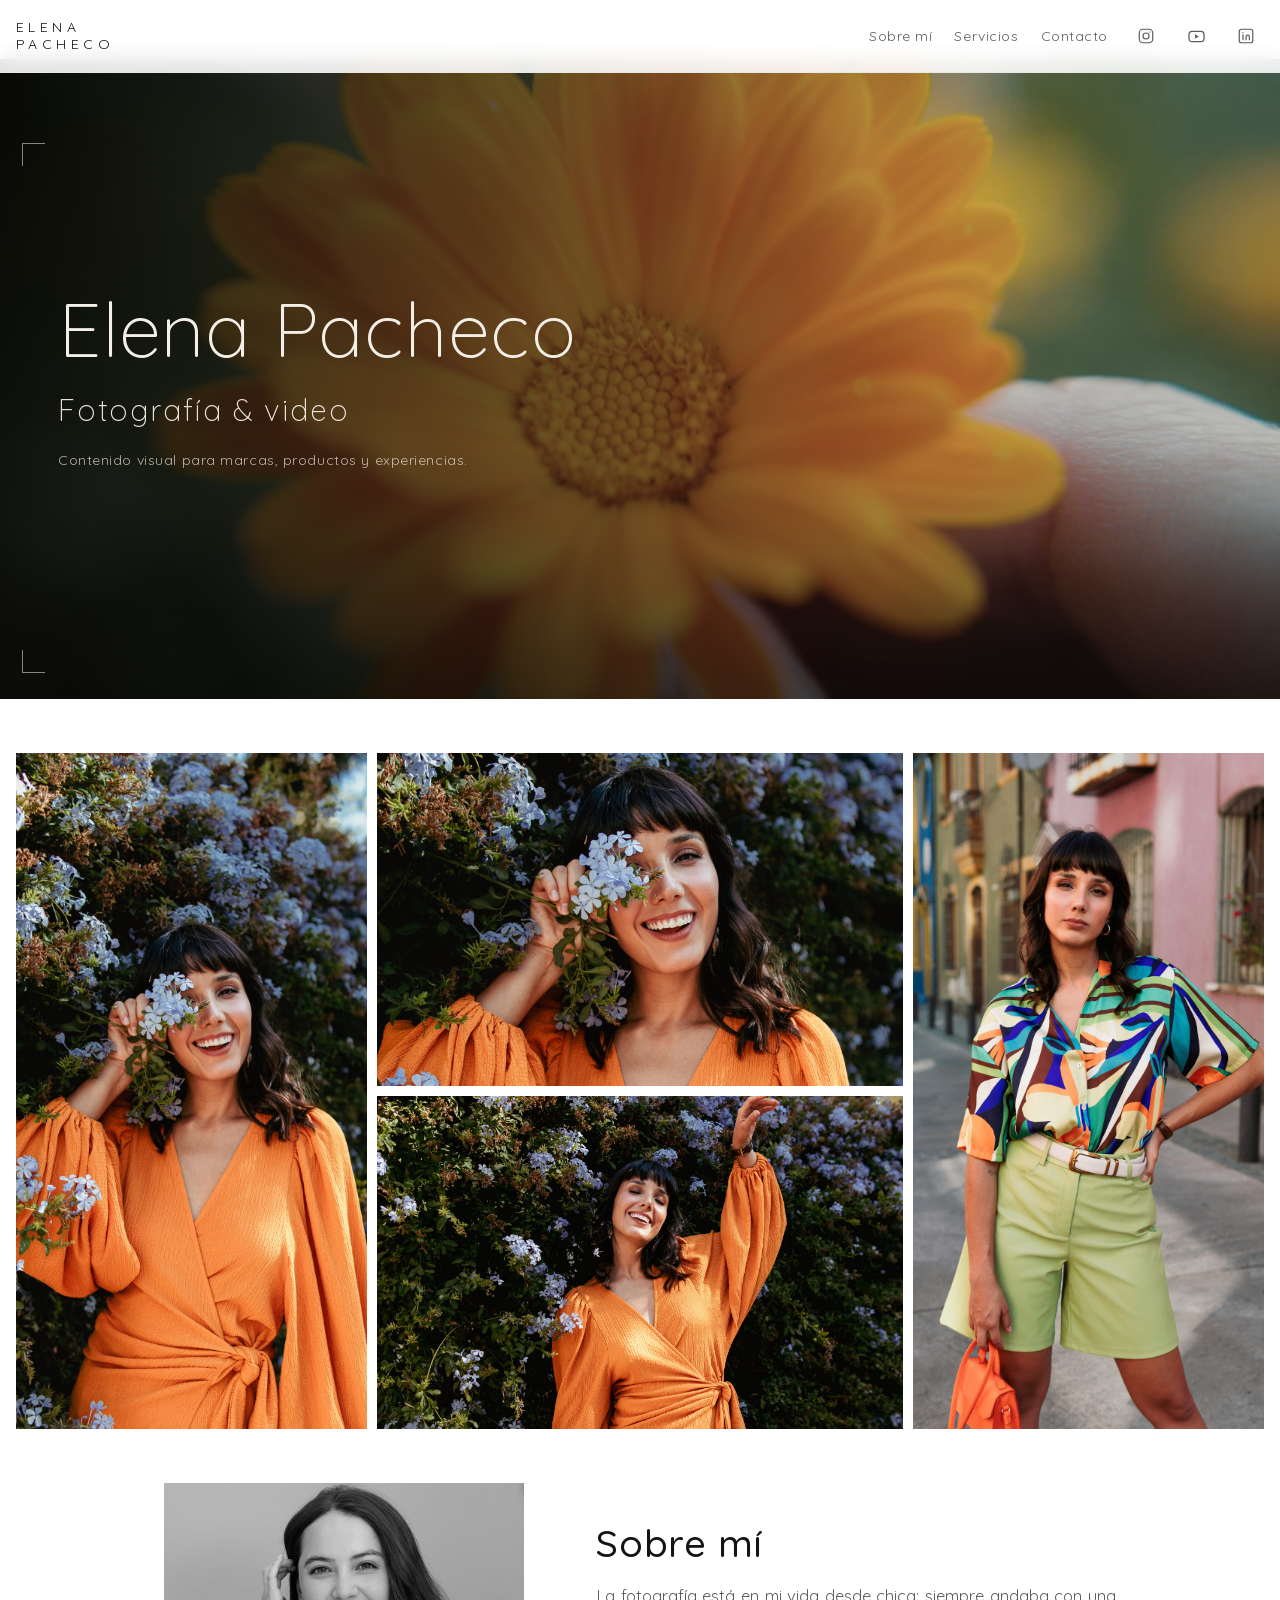
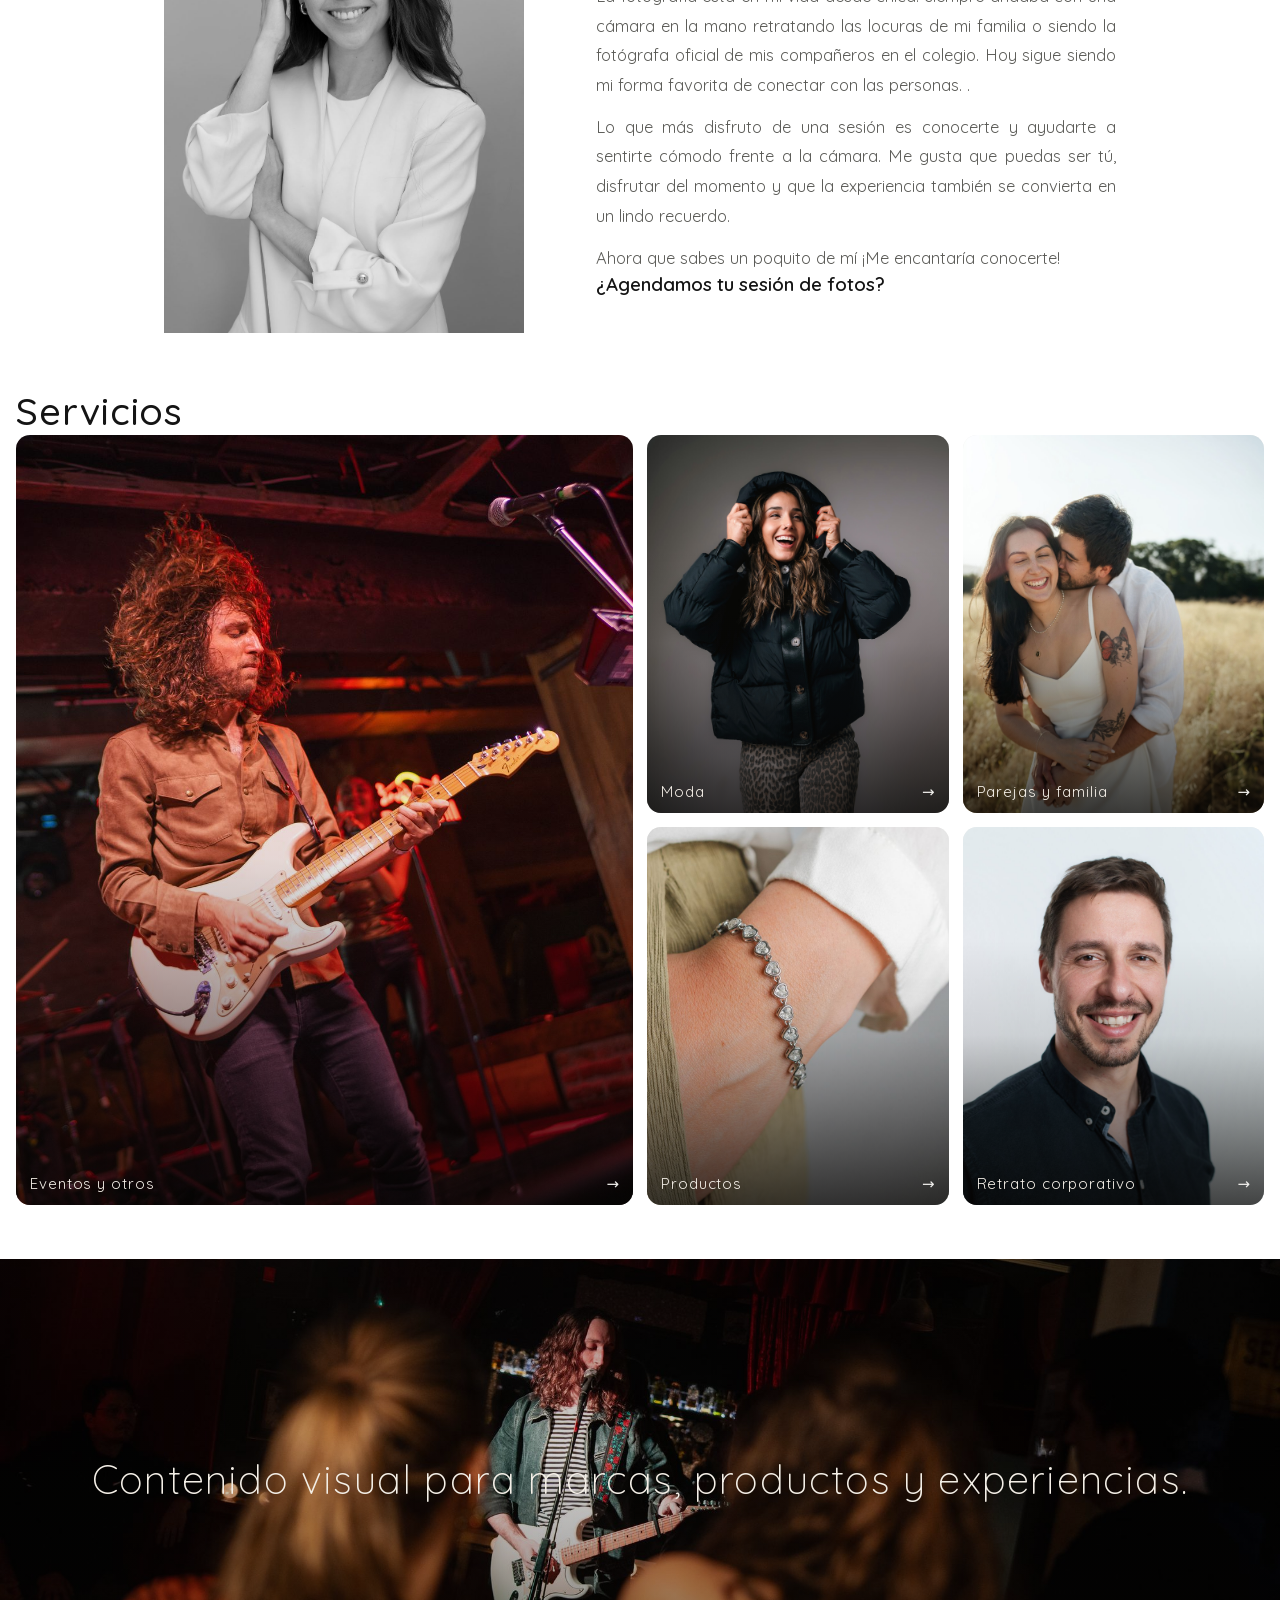
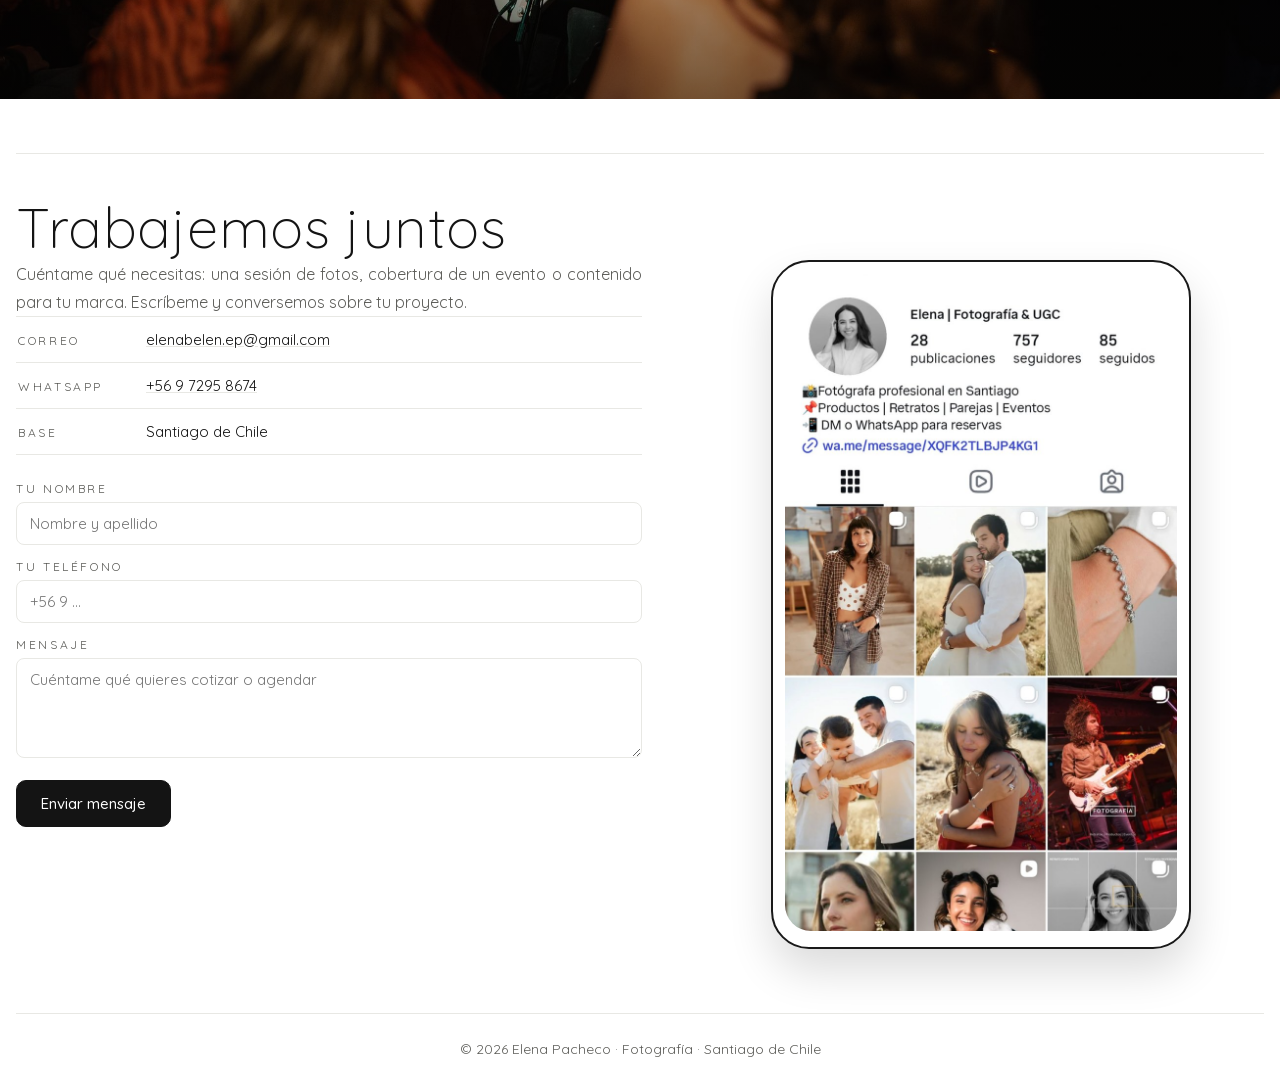
==== index.html @ 96e450f4 "Update index.html" ====
<!DOCTYPE html>
<html lang="es">
<head>
<meta charset="utf-8">
<meta name="viewport" content="width=device-width, initial-scale=1">
<title>Elena Pacheco - Fotografía & Video</title>
<link rel="stylesheet" href="style.css">
</head>
<body>
<div class="sitio">
<span class="solo-lectores">Elena Pacheco - Fotografía &amp; Video</span>
<header class="site-header">
    <a class="brand" href="index.html">ELENA<br>PACHECO</a>
    <nav class="site-nav" aria-label="Secciones">
        <a href="index.html#sobre-mi">Sobre mí</a>
        <a href="index.html#servicios">Servicios</a>
        <a href="index.html#contacto">Contacto</a>
    </nav>
    <div class="sociales">
        <a href="https://www.instagram.com/byele.studio/" target="_blank" rel="noreferrer" aria-label="Instagram de Elena (@byele.studio)"><svg width="18" height="18" viewBox="0 0 24 24" fill="none" stroke="currentColor" stroke-width="1.6" aria-hidden="true"><rect x="3" y="3" width="18" height="18" rx="5"/><circle cx="12" cy="12" r="4"/><circle cx="17.2" cy="6.8" r="0.9" fill="currentColor" stroke="none"/></svg></a>
        <a href="https://www.youtube.com/" target="_blank" rel="noreferrer" aria-label="YouTube de Elena"><svg width="19" height="19" viewBox="0 0 24 24" fill="none" stroke="currentColor" stroke-width="1.6" aria-hidden="true"><rect x="2.5" y="5.5" width="19" height="13" rx="4"/><path d="M10.2 9.3v5.4l4.8-2.7z" fill="currentColor" stroke="none"/></svg></a>
        <a href="https://www.linkedin.com/" target="_blank" rel="noreferrer" aria-label="LinkedIn de Elena"><svg width="18" height="18" viewBox="0 0 24 24" fill="none" stroke="currentColor" stroke-width="1.6" aria-hidden="true"><rect x="3" y="3" width="18" height="18" rx="3"/><path d="M8 10.4V17M8 7.6v.1M12 17v-3.6c0-1.5 1-2.5 2.3-2.5s2.2 1 2.2 2.5V17" stroke-linecap="round"/></svg></a>
    </div>
</header>

<main>
<section class="hero">
    <video class="hero-video" src="photos/hero-reel.mp4" poster="photos/hero.jpg" autoplay muted loop playsinline aria-label="Video de portada de Elena, en reproducción automática y loop"></video>
    <span class="hero-degradado"></span>
    <span class="esquina e1" aria-hidden="true"></span><span class="esquina e2" aria-hidden="true"></span>
    <div class="hero-contenido">
        <h1 class="hero-titulo">Elena Pacheco</h1>
        <p class="hero-sub">Fotografía &amp; video</p>
        <p class="hero-tagline">Contenido visual para marcas, productos y experiencias.</p>
    </div>
</section>

<section id="coleccion" class="seccion coleccion">
    <div class="collage">
        <img src="photos/coleccion-1.jpg" alt="Retrato entre flores lilas" loading="lazy">
        <img src="photos/coleccion-2.jpg" alt="Retrato sonriendo entre flores lilas" loading="lazy">
        <img src="photos/coleccion-3.jpg" alt="Retrato con brazo alzado entre flores lilas" loading="lazy">
        <img src="photos/coleccion-4.jpg" alt="Retrato urbano con camisa de colores" loading="lazy">
    </div>
</section>

<section id="sobre-mi" class="seccion sobre-mi">
    <div class="sobre-mi-foto">
        <img src="photos/sobre-mi.jpg" alt="Retrato de Elena Pacheco en blanco y negro" loading="lazy">
    </div>
    <div class="sobre-mi-texto">
        <h2 class="seccion-titulo">Sobre mí</h2>
        <p>La fotografía está en mi vida desde chica: siempre andaba con una cámara en la mano retratando las locuras de mi familia o siendo la fotógrafa oficial de mis compañeros en el colegio. Hoy sigue siendo mi forma favorita de conectar con las personas.

.</p>
        <p>Lo que más disfruto de una sesión es conocerte y ayudarte a sentirte cómodo frente a la cámara. Me gusta que puedas ser tú, disfrutar del momento y que la experiencia también se convierta en un lindo recuerdo.</p>
        <p>Ahora que sabes un poquito de mí ¡Me encantaría conocerte! </p>
        <h3>¿Agendamos tu sesión de fotos?</h3>
    </div>
</section>

<section id="servicios" class="seccion">
    <h2 class="seccion-titulo">Servicios</h2>
    <div class="tarjetas">
        <a class="tarjeta" href="eventos.html" aria-label="Abrir galería de Eventos y otros">
            <img src="photos/eventos-portada.jpg" alt="Guitarrista de pelo largo tocando guitarra eléctrica blanca en un escenario con luces rojas" loading="lazy">
            <span class="tarjeta-sombra"></span>
            <span class="tarjeta-nombre">Eventos y otros</span>
            <span class="tarjeta-flecha" aria-hidden="true">→</span>
        </a>
        <a class="tarjeta" href="moda.html" aria-label="Abrir galería de Moda">
            <img src="photos/moda-portada-nueva.jpg" alt="Mujer riendo con chaqueta acolchada negra en un estudio de fondo gris" loading="lazy">
            <span class="tarjeta-sombra"></span>
            <span class="tarjeta-nombre">Moda</span>
            <span class="tarjeta-flecha" aria-hidden="true">→</span>
        </a>
        <a class="tarjeta" href="parejas-y-familia.html" aria-label="Abrir galería de Parejas y familia">
            <img src="photos/parejas-portada.jpg" alt="Pareja abrazada sonriendo en un campo dorado al atardecer" loading="lazy" style="object-position: 35% 30%">
            <span class="tarjeta-sombra"></span>
            <span class="tarjeta-nombre">Parejas y familia</span>
            <span class="tarjeta-flecha" aria-hidden="true">→</span>
        </a>
        <a class="tarjeta" href="productos.html" aria-label="Abrir galería de Productos">
            <img src="photos/productos-portada.jpg" alt="Pulsera de cadena plateada en la muñeca de una persona" loading="lazy" style="object-position: 20% 50%">
            <span class="tarjeta-sombra"></span>
            <span class="tarjeta-nombre">Productos</span>
            <span class="tarjeta-flecha" aria-hidden="true">→</span>
        </a>
        <a class="tarjeta" href="retrato-corporativo.html" aria-label="Abrir galería de Retrato corporativo">
            <img src="photos/retrato-portada.jpg" alt="Hombre sonriendo con camisa negra en un estudio de fondo claro" loading="lazy">
            <span class="tarjeta-sombra"></span>
            <span class="tarjeta-nombre">Retrato corporativo</span>
            <span class="tarjeta-flecha" aria-hidden="true">→</span>
        </a>
    </div>
</section>

<section class="banda" aria-label="Fotografía de ambiente">
    <img src="photos/banda-eventos.jpg" alt="Concierto en vivo fotografiado por Elena" loading="lazy">
    <span class="banda-degradado"></span>
    <p class="banda-texto">Contenido visual para marcas, productos y experiencias.</p>
</section>

<section id="contacto" class="seccion contacto">
    <h2 class="contacto-titulo">Trabajemos juntos</h2>
    <div class="contacto-grid">
        <div class="contacto-izquierda">
            <p class="contacto-intro">Cuéntame qué necesitas: una sesión de fotos, cobertura de un evento o contenido para tu marca. Escríbeme y conversemos sobre tu proyecto.</p>
            <div class="contacto-datos">
                <div class="contacto-fila"><span class="contacto-label">Correo</span><span><a class="contacto-mail" href="mailto:elenabelen.ep@gmail.com">elenabelen.ep@gmail.com</a></span></div>
                <div class="contacto-fila"><span class="contacto-label">WhatsApp</span><span><a class="contacto-mail" href="https://wa.me/56972958674?text=Hola%2C+quiero+cotizar+un+servicio+de+fotograf%C3%ADa+o+video." target="_blank" rel="noreferrer">+56 9 7295 8674</a></span></div>
                <div class="contacto-fila"><span class="contacto-label">Base</span><span>Santiago de Chile</span></div>
            </div>
            <form class="contacto-form" id="form-contacto">
                <div class="campo">
                    <label for="c-nombre">Tu nombre</label>
                    <input id="c-nombre" name="nombre" type="text" autocomplete="name" required placeholder="Nombre y apellido">
                </div>
                <div class="campo">
                    <label for="c-telefono">Tu teléfono</label>
                    <input id="c-telefono" name="telefono" type="tel" autocomplete="tel" required placeholder="+56 9 ...">
                </div>
                <div class="campo">
                    <label for="c-mensaje">Mensaje</label>
                    <textarea id="c-mensaje" name="mensaje" rows="4" required placeholder="Cuéntame qué quieres cotizar o agendar"></textarea>
                </div>
                <button type="submit" class="file-button contacto-enviar" id="btn-enviar">Enviar mensaje</button>
                <p class="contacto-ok" id="msg-ok" hidden>Mensaje enviado. Te responderé a la brevedad.</p>
                <p class="contacto-ok" id="msg-error" hidden>No se pudo enviar. Intenta de nuevo o escríbeme por Instagram.</p>
            </form>
        </div>
        <div class="contacto-instagram">
            <a class="fono" href="https://www.instagram.com/byele.studio/" target="_blank" rel="noreferrer" aria-label="Abrir el perfil de Instagram de Elena (@byele.studio)">
                <span class="fono-muesca" aria-hidden="true"></span>
                <img class="ig-captura" src="photos/ig-perfil.jpg" alt="Perfil de Instagram de Elena (@byele.studio)" loading="lazy">
            </a>
        </div>
    </div>
</section>
</main>

<footer class="pie">© 2026 Elena Pacheco · Fotografía · Santiago de Chile</footer>
</div>
<script src="app.js"></script>
</body>
</html>
---- style.css ----
@font-face { font-family: 'Quicksand'; font-style: normal; font-weight: 300; font-display: swap; src: url('./fonts/quicksand-300.woff2') format('woff2'); }
@font-face { font-family: 'Quicksand'; font-style: normal; font-weight: 400; font-display: swap; src: url('./fonts/quicksand-400.woff2') format('woff2'); }
@font-face { font-family: 'Quicksand'; font-style: normal; font-weight: 500; font-display: swap; src: url('./fonts/quicksand-500.woff2') format('woff2'); }
@font-face { font-family: 'Quicksand'; font-style: normal; font-weight: 600; font-display: swap; src: url('./fonts/quicksand-600.woff2') format('woff2'); }
/* Elena Pacheco — maqueta de portafolio. Tema claro, minimalista y elegante (a pedido de Elena). */
:root {
    --ds-page: #ffffff;
    --ds-raised: #ffffff;
    --ds-ink: #141414;
    --ds-ink-2: #5c5c58;
    --ds-ink-3: #94948e;
    --ds-ink-4: #c9c9c3;
    --ds-hairline: #e8e8e4;
    --ds-teal: #3d3d3a;
    --ds-control: #ffffff;
    --ds-hover: #f5f5f2;
    --ambar: #3d3d3a;
    --ambar-suave: #232320;
}

html, body, #root { margin: 0; min-height: 100%; }
html, body { overflow-x: hidden; }
body { background: var(--ds-page); color: var(--ds-ink); font-family: 'Quicksand', 'Century Gothic', 'Futura', ui-rounded, system-ui, sans-serif; }
input, textarea, button, select { font-family: inherit; }
html { scroll-behavior: smooth; }

.solo-lectores {
    position: absolute; width: 1px; height: 1px; overflow: hidden;
    clip: rect(0 0 0 0); white-space: nowrap;
}

.sitio {
    color: var(--ds-ink);
    --ds-font-text: 'Quicksand', 'Century Gothic', 'Futura', ui-rounded, system-ui, sans-serif;
    --ds-font-display: 'Quicksand', 'Century Gothic', 'Futura', ui-rounded, system-ui, sans-serif;
    width: 100vw; margin-left: calc(50% - 50vw); margin-right: calc(50% - 50vw);
    padding: 0 16px; box-sizing: border-box;
}
.sitio * { font-family: 'Quicksand', 'Century Gothic', 'Futura', ui-rounded, system-ui, sans-serif; }

/* ---------- Header ---------- */
.site-header {
    position: sticky; top: 0; z-index: 30;
    display: flex; align-items: center; gap: 20px; flex-wrap: wrap;
    padding: 14px 16px;
    margin: -14px 0 0;
    width: 100vw; margin-left: calc(50% - 50vw); margin-right: calc(50% - 50vw);
    box-sizing: border-box;
    background: rgba(255, 255, 255, 0.88);
    backdrop-filter: blur(10px);
    -webkit-backdrop-filter: blur(10px);
    border-bottom: 1px solid var(--ds-hairline);
}
.brand {
    font-family: var(--ds-font-text);
    font-weight: 400; font-size: 14px; line-height: 1.25;
    letter-spacing: 0.32em; text-transform: uppercase;
    color: var(--ds-ink); text-decoration: none;
}
.site-nav { display: flex; gap: 22px; flex-wrap: wrap; margin-left: auto; }
.site-nav a {
    color: var(--ds-ink-2); text-decoration: none; font-size: 14px;
    letter-spacing: 0.04em; padding: 6px 0;
    display: inline-flex; align-items: center; min-height: 32px;
    transition: color 160ms ease;
}
.site-nav a:hover { color: var(--ambar-suave); }
.sociales { display: flex; gap: 14px; align-items: center; }
.sociales a {
    color: var(--ds-ink-2); display: inline-flex; align-items: center; justify-content: center;
    width: 36px; height: 36px; border-radius: 50%;
    transition: color 160ms ease, border-color 160ms ease;
}
.sociales a:hover { color: var(--ambar-suave); }

/* ---------- Hero ---------- */
.hero {
    position: relative; overflow: hidden;
    width: 100vw; margin-left: calc(50% - 50vw); margin-right: calc(50% - 50vw);
    height: 640px;
    border-radius: 0;
    background: #000;
}
.hero-video {
    position: absolute; inset: 0; width: 100%; height: 100%;
    object-fit: cover; display: block;
}
.hero-degradado {
    position: absolute; inset: 0;
    background: linear-gradient(100deg, rgba(6, 5, 4, 0.88) 0%, rgba(6, 5, 4, 0.55) 38%, rgba(6, 5, 4, 0.08) 70%),
                linear-gradient(0deg, rgba(6, 5, 4, 0.55) 0%, rgba(6, 5, 4, 0) 40%);
}
.esquina { position: absolute; width: 22px; height: 22px; border: 1px solid rgba(239, 233, 224, 0.55); }
.esquina.e1 { left: 22px; top: 84px; border-right: none; border-bottom: none; }
.esquina.e2 { left: 22px; bottom: 26px; border-right: none; border-top: none; }
.hero-contenido {
    position: absolute; left: 58px; bottom: 0; top: 0;
    display: flex; flex-direction: column; justify-content: center; gap: 18px;
    max-width: 70%;
}
.hero-etiqueta {
    margin: 0;
    font-size: 12px; letter-spacing: 0.42em; text-transform: uppercase;
    color: rgba(217, 164, 91, 0.95);
}
.hero-titulo {
    margin: 0;
    font-family: var(--ds-font-text); font-weight: 350;
    font-size: clamp(46px, 7vw, 76px); line-height: 1.12;
    letter-spacing: 0.01em;
    color: #f3eee6;
}
.hero-sub {
    margin: 0;
    font-family: var(--ds-font-display); font-weight: 300;
    font-size: clamp(20px, 3vw, 30px); line-height: 1.4; letter-spacing: 0.06em;
    color: rgba(243, 238, 230, 0.95);
}
.hero-tagline {
    margin: 0;
    font-size: 14px; line-height: 1.7; letter-spacing: 0.04em;
    color: rgba(243, 238, 230, 0.72);
}

/* ---------- Secciones ---------- */
.seccion { margin-top: 54px; scroll-margin-top: 92px; }
.etiqueta {
    margin: 0 0 8px;
    font-size: 12.5px; letter-spacing: 0.24em; text-transform: uppercase;
    color: var(--ambar);
}
.seccion-titulo {
    margin: 0 0 22px;
    font-family: var(--ds-font-text); font-weight: 500;
    font-size: clamp(32px, 3.4vw, 38px); letter-spacing: 0.02em;
    color: var(--ds-ink);
}

/* ---------- Tarjetas de categorías ---------- */
.tarjetas {
    display: grid; grid-template-columns: repeat(12, 1fr); grid-auto-rows: 84px; gap: 14px;
    width: 100vw; margin-left: calc(50% - 50vw); margin-right: calc(50% - 50vw);
    padding: 0 16px; box-sizing: border-box;
}
.tarjeta {
    position: relative; display: block; overflow: hidden;
    border-radius: 14px;
    background: #f0f0ee; text-decoration: none;
    border: none;
    transition: transform 220ms ease;
}
/* Collage de 5 tarjetas: destacada grande + 4 cuartos */
.tarjeta:nth-child(1) { grid-column: span 6; grid-row: span 8; }
.tarjeta:nth-child(n+2) { grid-column: span 3; grid-row: span 4; }
.tarjeta:hover { transform: translateY(-4px); }
.tarjeta img { position: absolute; inset: 0; width: 100%; height: 100%; object-fit: cover; }
.tarjeta-sombra {
    position: absolute; inset: 0;
    background: linear-gradient(0deg, rgba(5, 4, 3, 0.72) 0%, rgba(5, 4, 3, 0.1) 45%, rgba(5, 4, 3, 0) 70%);
}
.tarjeta-nombre {
    position: absolute; left: 14px; bottom: 12px; right: 34px;
    font-size: 15px; letter-spacing: 0.06em; color: #f3eee6;
}
.tarjeta-flecha { position: absolute; right: 14px; bottom: 12px; color: #f0efec; font-size: 15px; }

.banda {
    position: relative; overflow: hidden; margin-top: 54px;
    width: 100vw; margin-left: calc(50% - 50vw); margin-right: calc(50% - 50vw);
    height: 440px;
}
.banda img { position: absolute; inset: 0; width: 100%; height: 100%; object-fit: cover; display: block; }
.banda-degradado {
    position: absolute; inset: 0;
    background: linear-gradient(0deg, rgba(6, 5, 4, 0.55) 0%, rgba(6, 5, 4, 0.18) 55%, rgba(6, 5, 4, 0.35) 100%);
}
.banda-texto {
    position: absolute; inset: 0; margin: 0;
    display: flex; align-items: center; justify-content: center; text-align: center;
    padding: 0 24px;
    font-family: var(--ds-font-display); font-weight: 300;
    font-size: clamp(24px, 4vw, 40px); line-height: 1.4; letter-spacing: 0.03em;
    color: #f3eee6;
}

/* ---------- Colección destacada (mini collage) ---------- */
.collage {
    display: grid; grid-template-columns: 2fr 3fr 2fr; grid-template-rows: repeat(2, clamp(220px, 26vw, 430px)); gap: 10px;
    width: 100vw; margin-left: calc(50% - 50vw); margin-right: calc(50% - 50vw);
    padding: 0 16px; box-sizing: border-box;
}
.collage img { width: 100%; height: 100%; object-fit: cover; display: block; border-radius: 0; }
.collage img:nth-child(1) { grid-column: 1; grid-row: 1 / 3; }
.collage img:nth-child(2) { grid-column: 2; grid-row: 1; }
.collage img:nth-child(3) { grid-column: 2; grid-row: 2; }
.collage img:nth-child(4) { grid-column: 3; grid-row: 1 / 3; }

/* ---------- Sobre mí ---------- */
.sobre-mi { display: grid; grid-template-columns: minmax(0, 360px) minmax(0, 520px); gap: 72px; align-items: center; justify-content: center; padding: 0 24px; }
.sobre-mi-texto { max-width: 520px; }
.sobre-mi-foto img { width: 100%; aspect-ratio: 4 / 5; object-fit: cover; border-radius: 0; display: block; }
.sobre-mi-texto p { color: var(--ds-ink-2); font-size: 16.5px; line-height: 1.8; text-align: justify; hyphens: auto; }
.sobre-mi-texto .seccion-titulo { margin-bottom: 14px; }
.nota-muestra { color: var(--ambar) !important; font-size: 12.5px !important; letter-spacing: 0.04em; }

/* ---------- Contacto ---------- */
.contacto { border-top: 1px solid var(--ds-hairline); padding-top: 40px; }
.contacto-titulo {
    margin: 0 0 24px;
    font-family: var(--ds-font-text); font-weight: 350;
    font-size: clamp(36px, 6vw, 56px); line-height: 1.18;
    letter-spacing: 0.01em;
}
.contacto-grid { display: grid; grid-template-columns: 1.05fr 0.95fr; gap: 56px; align-items: start; }
.contacto-intro { margin: 0 0 20px; color: var(--ds-ink-2); font-size: 16px; line-height: 1.75; text-align: justify; hyphens: auto; }
.contacto-datos { margin-bottom: 26px; border-top: 1px solid var(--ds-hairline); }
.contacto-fila {
    display: flex; gap: 18px; padding: 13px 2px;
    border-bottom: 1px solid var(--ds-hairline);
    color: var(--ds-ink); font-size: 15px;
}
.contacto-label {
    min-width: 110px; color: var(--ds-ink-2);
    font-size: 12px; letter-spacing: 0.22em; text-transform: uppercase;
    padding-top: 3px;
}
.contacto-mail { color: inherit; text-decoration-color: var(--ds-hairline); }
.contacto-mail:hover { color: var(--ambar-suave); }
.contacto-form { display: grid; gap: 14px; }
.campo label {
    display: block; margin-bottom: 6px;
    color: var(--ds-ink-2); font-size: 12px; letter-spacing: 0.22em; text-transform: uppercase;
}
.campo input, .campo textarea {
    width: 100%; box-sizing: border-box;
    border: 1px solid var(--ds-hairline); border-radius: 8px;
    background: #fff; color: var(--ds-ink);
    font: inherit; font-size: 15px; padding: 11px 13px;
}
.campo input:focus, .campo textarea:focus { outline: none; border-color: var(--ambar); }
.campo textarea { resize: vertical; }
.contacto-enviar { margin-top: 4px; justify-self: start; }
.contacto-ok { margin: 2px 0 0; color: var(--ambar-suave); font-size: 14px; }

/* ---------- Mockup celular Instagram ---------- */
.contacto-instagram { text-align: center; }
.fono {
    display: block; width: min(420px, 100%); margin: 0 auto; box-sizing: border-box;
    background: #fff; border: 2px solid #191919; border-radius: 38px;
    padding: 12px 12px 16px; position: relative;
    box-shadow: 0 22px 44px rgba(0, 0, 0, 0.14);
    text-decoration: none; color: inherit;
    transition: transform 0.25s ease, box-shadow 0.25s ease;
}
.fono:hover { transform: translateY(-4px); box-shadow: 0 28px 52px rgba(0, 0, 0, 0.18); }
.fono-muesca {
    width: 96px; height: 20px; margin: -12px auto 10px;
    background: #191919; border-radius: 0 0 14px 14px;
}
.ig { font-size: 11px; text-align: left; }
.ig-top {
    text-align: center; font-weight: 600; font-size: 12px;
    padding: 4px 4px 10px; border-bottom: 1px solid var(--ds-hairline);
}
.ig-handle em { font-style: normal; font-weight: 400; color: var(--ds-ink-2); }
.ig-perfil { display: flex; align-items: center; gap: 16px; padding: 12px 8px; }
.ig-avatar { width: 56px; height: 56px; border-radius: 50%; object-fit: cover; display: block; }
.ig-stats { flex: 1; display: flex; justify-content: space-between; text-align: center; }
.ig-stats span { display: flex; flex-direction: column; gap: 1px; font-size: 10px; color: var(--ds-ink-2); }
.ig-stats strong { font-size: 12px; color: var(--ds-ink); font-weight: 600; }
.ig-bio { margin: 0; padding: 0 8px 10px; font-size: 10.5px; line-height: 1.5; color: var(--ds-ink); }
.ig-botones { display: flex; gap: 6px; padding: 0 8px 12px; }
.ig-boton {
    flex: 1; text-align: center; padding: 6px 0; border-radius: 8px;
    background: #efefef; font-weight: 600; font-size: 10.5px; color: var(--ds-ink);
}
.ig-boton-primario { background: #0095f6; color: #fff; }
.ig-grid { display: grid; grid-template-columns: repeat(3, 1fr); gap: 2px; border-radius: 12px; overflow: hidden; }
.ig-grid img { width: 100%; aspect-ratio: 1; object-fit: cover; display: block; }
.ig-caption { margin-top: 14px; color: var(--ds-ink-2); font-size: 12.5px; letter-spacing: 0.04em; }

/* ---------- Galerías ---------- */
.galeria { margin-top: 34px; }
.volver {
    display: inline-block; margin-bottom: 18px;
    color: var(--ds-ink-2); text-decoration: none; font-size: 14px; letter-spacing: 0.08em;
}
.volver:hover { color: var(--ambar-suave); }
.galeria-titulo {
    margin: 0;
    font-family: var(--ds-font-text); font-weight: 500;
    font-size: clamp(38px, 5vw, 58px); letter-spacing: 0.02em;
    line-height: 1.22;
}
.galeria-lema { margin: 8px 0 24px; color: var(--ds-ink-2); font-size: 16.5px; letter-spacing: 0.01em; }
.galeria-top {
    display: grid; grid-template-columns: minmax(0, 3fr) minmax(0, 2fr);
    gap: 44px; align-items: center; margin: 10px 0 46px;
}
.galeria-portada {
    margin: 0; padding: 0; border: none; width: 100%;
    display: flex; justify-content: center; cursor: zoom-in; background: transparent;
}
.galeria-portada img { width: 100%; height: auto; max-height: 620px; object-fit: contain; display: block; }
.galeria-texto { margin: 0; max-width: 560px; }
.galeria-texto p { color: var(--ds-ink-2); font-size: 17px; font-weight: 500; line-height: 1.8; text-align: justify; hyphens: auto; }
.galeria-texto .etiqueta { font-size: 18px; letter-spacing: 0.08em; font-weight: 500; text-align: left; color: var(--grafito); margin: 0 0 10px; }
.collage-grid {
    display: block; column-count: 3; column-gap: 12px;
    width: 100vw; margin-left: calc(50% - 50vw); margin-right: calc(50% - 50vw);
    padding: 0 16px; box-sizing: border-box;
}
.collage-foto { display: block; padding: 0; border: none; background: #f0f0ee; cursor: zoom-in; width: 100%; height: auto; margin: 0 0 12px; break-inside: avoid; }
.collage-foto img, .collage-grid > img { width: 100%; height: auto; display: block; border-radius: 0; }

.lightbox {
    position: absolute; inset: 0; z-index: 60;
    background: rgba(8, 8, 8, 0.93);
    display: flex; align-items: center; justify-content: center;
    cursor: zoom-out;
}
.lightbox img { max-width: 92vw; max-height: none; width: auto; height: auto; object-fit: contain; cursor: default; display: block; }
.lightbox-marco { position: relative; max-width: 92vw; }
.lightbox-marco img { max-width: 88vw; max-height: 560px; object-fit: contain; }
.lightbox-cerrar {
    position: absolute; top: 8px; right: 8px; z-index: 2;
    background: rgba(8, 8, 8, 0.55); border: none; border-radius: 50%;
    color: #f3eee6; font-size: 22px; line-height: 1;
    width: 38px; height: 38px; cursor: pointer; padding: 0;
}
.lightbox-cerrar:hover { background: rgba(8, 8, 8, 0.8); }
.lightbox-flecha {
    position: absolute; top: 50%; transform: translateY(-50%); z-index: 2;
    background: rgba(8, 8, 8, 0.45); border: none; border-radius: 50%;
    color: #f3eee6; font-size: 26px; line-height: 1;
    width: 38px; height: 38px; cursor: pointer; padding: 0;
}
.lightbox-flecha:hover { background: rgba(8, 8, 8, 0.7); }
.lightbox-prev { left: 6px; }
.lightbox-next { right: 6px; }

.otras { margin-top: 34px; }
.otras-links { display: flex; flex-wrap: wrap; gap: 10px; }
.otras-links .file-button {
    background: #ffffff; color: var(--ds-ink);
    border: 1px solid var(--ds-hairline); text-decoration: none;
}
.otras-links .file-button:hover { border-color: var(--ambar); color: var(--ambar-suave); background: #f0f0ee; }

/* ---------- Responsive ---------- */
@media (max-width: 420px) {
    .hero-titulo { font-size: 29px; letter-spacing: 0.09em; }
    .contacto-titulo { letter-spacing: 0.04em; }
}

@media (max-width: 767px) {
    .site-header { gap: 10px; padding: 14px 10px; }
    .sitio { padding: 0 10px; }
    .site-nav { order: 3; width: 100%; gap: 18px; margin-left: 0; }
    .site-nav a { min-height: 44px; }
    .hero { width: 100vw; margin-left: calc(50% - 50vw); margin-right: calc(50% - 50vw); height: 540px; }
    .esquina.e1 { top: 22px; }
    .hero-contenido { left: 24px; right: 16px; max-width: none; }
    .tarjetas { grid-template-columns: repeat(2, 1fr); grid-auto-rows: auto; padding: 0 10px; }
    .tarjeta:nth-child(n) { grid-column: auto; grid-row: auto; aspect-ratio: 3 / 4; }
    .tarjeta:nth-child(1) { grid-column: span 2; aspect-ratio: 16 / 10; }
    .banda { height: 300px; }
    .lightbox-marco img { max-width: 92vw; max-height: 460px; }
    .galeria-top { grid-template-columns: 1fr; gap: 22px; margin-bottom: 34px; }
    .galeria-portada img { max-height: 520px; }
    .collage-grid { column-count: 2; column-gap: 8px; padding: 0 10px; }
    .collage-foto { margin: 0 0 8px; }
    .tarjeta-nombre { font-size: 13px; left: 10px; bottom: 10px; right: 26px; }
    .tarjeta-flecha { right: 10px; bottom: 10px; }
    .sobre-mi { grid-template-columns: 1fr; gap: 18px; padding: 0 26px; }
    .sobre-mi-foto { max-width: 74%; margin: 0 auto; }
    .collage { grid-template-columns: 2fr 3fr; grid-template-rows: 170px 170px auto; width: 100vw; margin-left: calc(50% - 50vw); margin-right: calc(50% - 50vw); padding: 0 10px; box-sizing: border-box; gap: 8px; }
    .collage img:nth-child(1) { grid-column: 1; grid-row: 1 / 3; }
    .collage img:nth-child(2) { grid-column: 2; grid-row: 1; }
    .collage img:nth-child(3) { grid-column: 2; grid-row: 2; }
    .collage img:nth-child(4) { grid-column: 1 / 3; grid-row: 3; height: auto; aspect-ratio: 4 / 5; object-position: 50% 25%; }
    .contacto-label { min-width: 86px; }
    .contacto-grid { grid-template-columns: 1fr; gap: 40px; }
}

.galeria-subtitulo {
    margin: 0 0 18px;
    font-size: 11px; letter-spacing: 0.4em; text-transform: uppercase;
    font-weight: 500; color: var(--ambar);
}
.collage-grupo + .collage-grupo { margin-top: 52px; }

/* Mosaico de galería: columnas tipo collage, cada foto completa en su proporción original */

.ig-captura { display: block; width: 100%; border-radius: 26px; }


/* ---------- Reemplazos de componentes (versión estática) ---------- */
.sitio p, .sitio h1, .sitio h2, .sitio h3 { margin: 0; }
.sobre-mi-texto p + p { margin-top: 12px; }
.galeria-texto p + p { margin-top: 12px; }
.solo-lectores { position: absolute; width: 1px; height: 1px; overflow: hidden; clip: rect(0 0 0 0); white-space: nowrap; }
.file-button {
    display: inline-block; padding: 13px 24px; border-radius: 10px;
    background: #141414; color: #ffffff; font-size: 15px; font-weight: 500;
    border: 1px solid #141414; cursor: pointer; text-decoration: none;
    font-family: inherit;
}
.file-button:hover { background: #232320; }
.file-button.is-compact { padding: 10px 18px; font-size: 14px; }
.otras-links .file-button { background: #ffffff; color: #141414; border: 1px solid #e8e8e4; }
.otras-links .file-button:hover { border-color: #3d3d3a; color: #232320; background: #f0f0ee; }
.caption { color: #5c5c58; font-size: 13.5px; margin-top: 18px; }
.pie {
    margin-top: 64px; padding: 26px 16px; text-align: center;
    color: #5c5c58; font-size: 14px; border-top: 1px solid #e8e8e4;
}
.contacto-mail { word-break: break-word; }
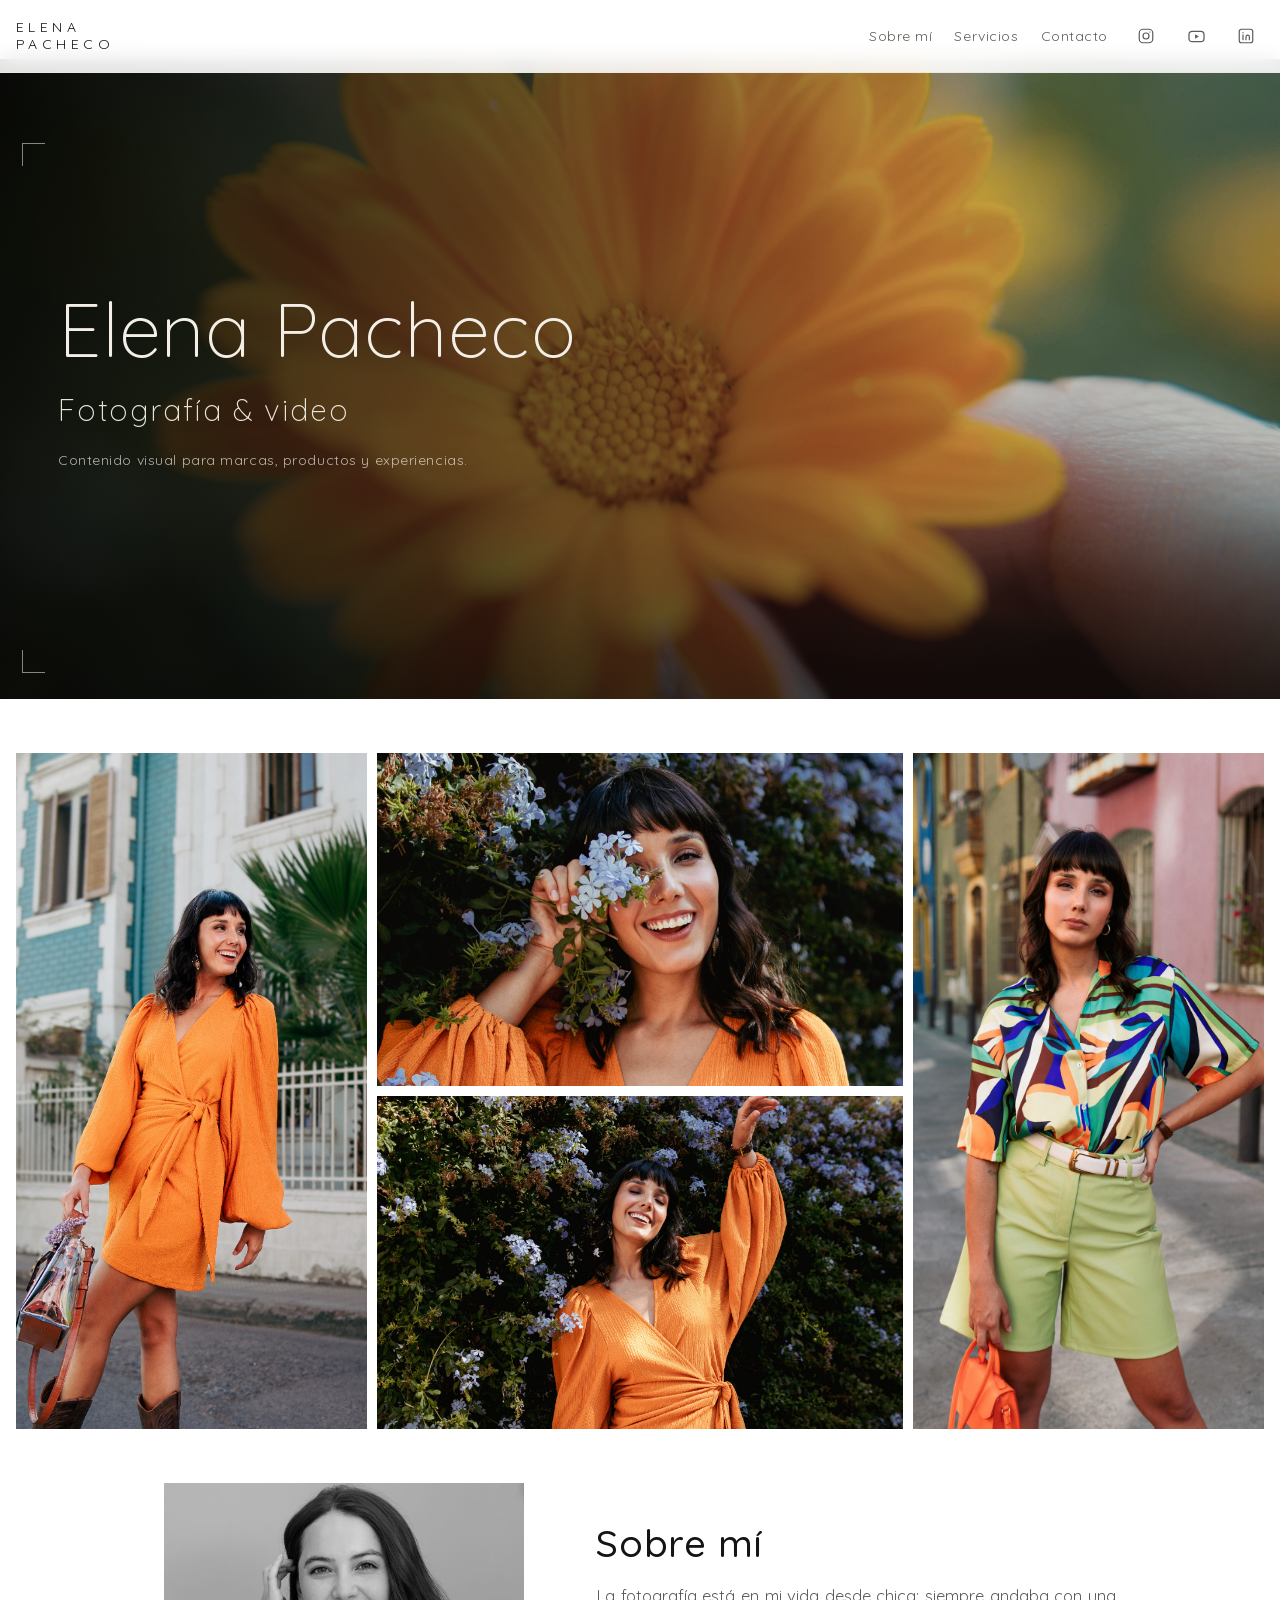
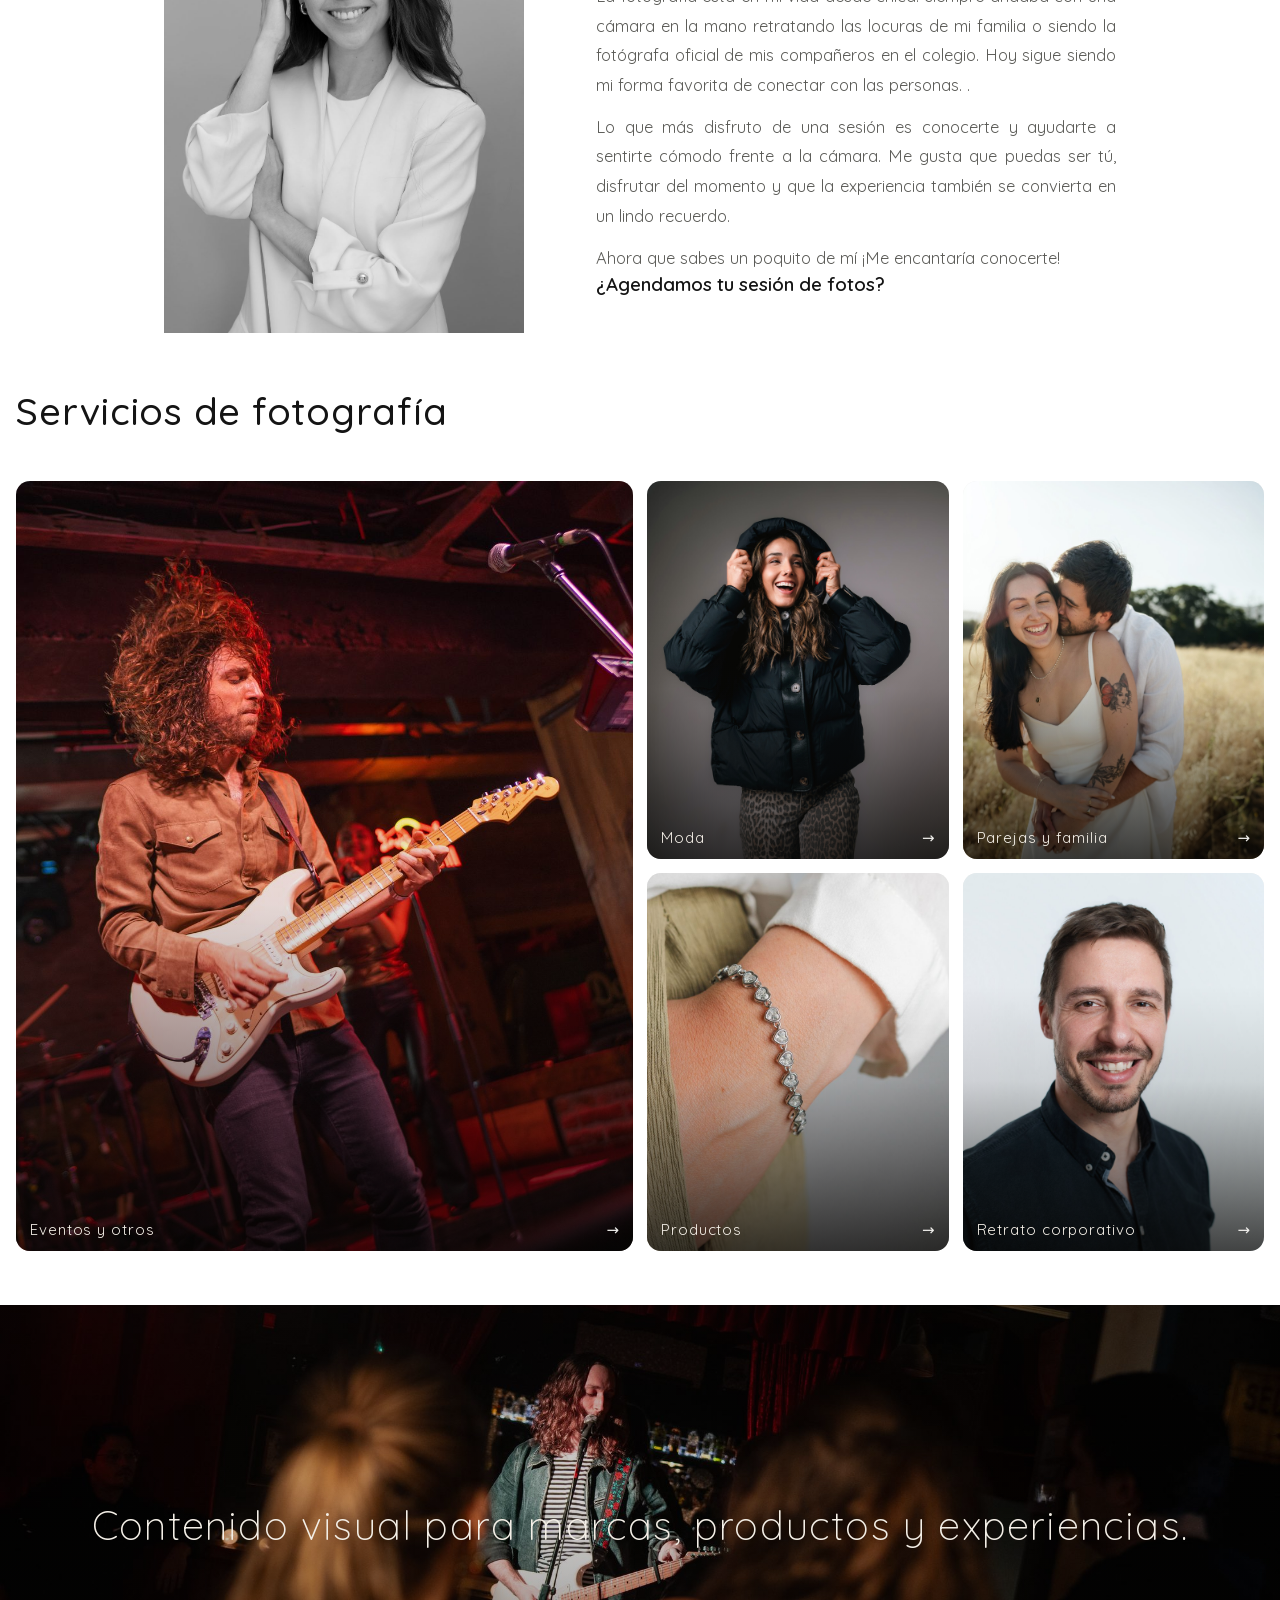
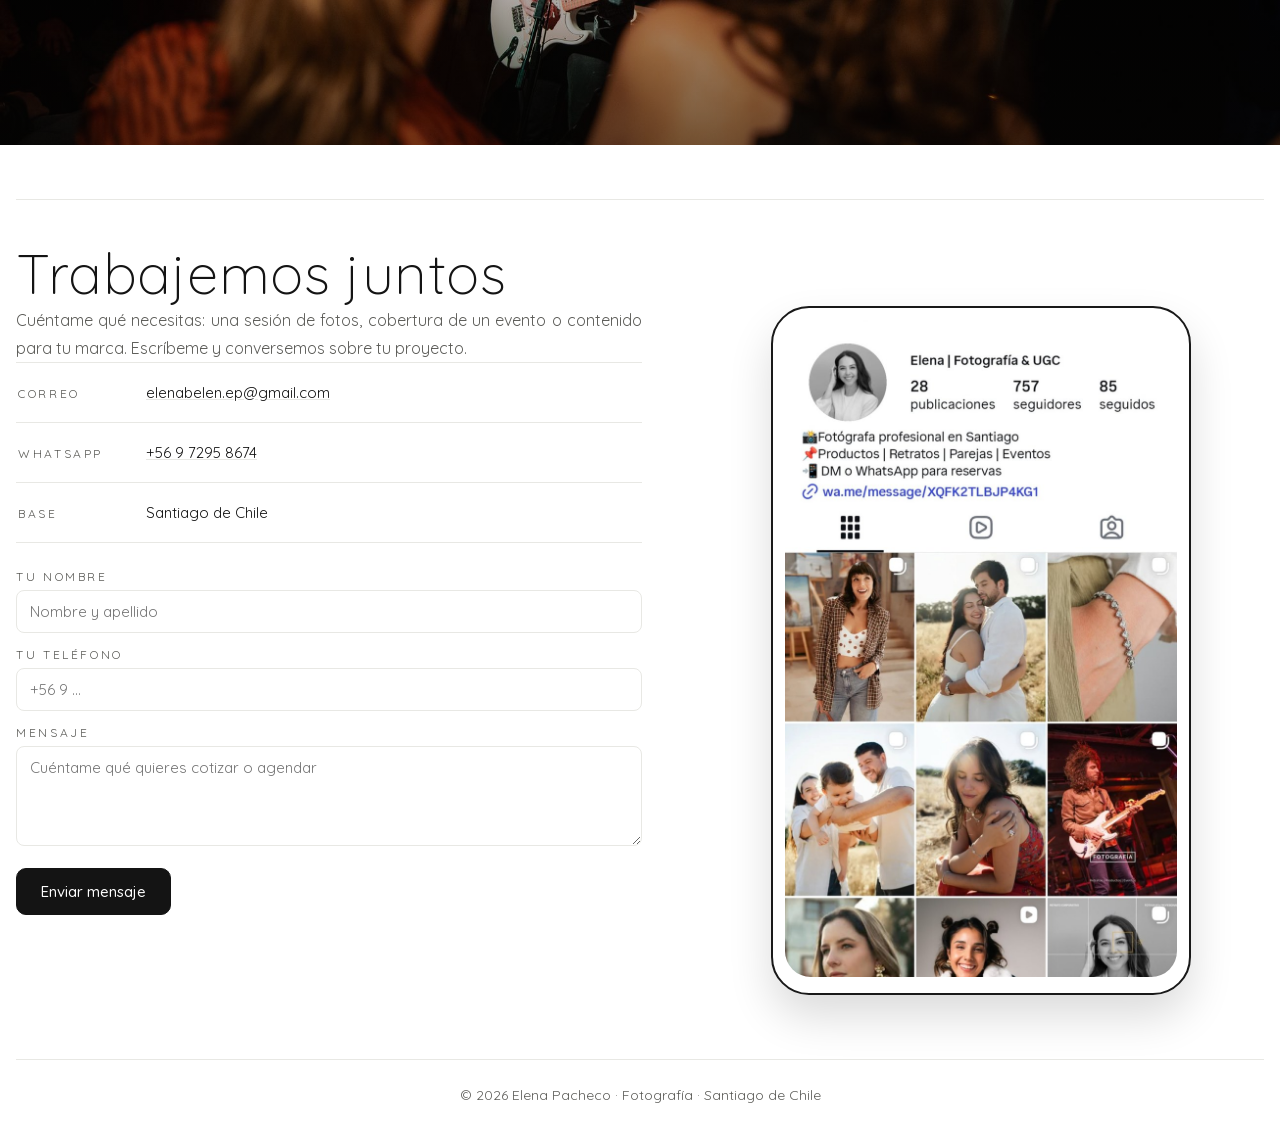
==== commit e8745fde: "Update index.html" ====
--- a/index.html
+++ b/index.html
@@ -60,7 +60,7 @@
 </section>
 
 <section id="servicios" class="seccion">
-    <h2 class="seccion-titulo">Servicios</h2>
+    <h2 class="seccion-titulo">Servicios de fotografía</h2>
     <div class="tarjetas">
         <a class="tarjeta" href="eventos.html" aria-label="Abrir galería de Eventos y otros">
             <img src="photos/eventos-portada.jpg" alt="Guitarrista de pelo largo tocando guitarra eléctrica blanca en un escenario con luces rojas" loading="lazy">
--- a/style.css
+++ b/style.css
@@ -199,7 +199,7 @@
 .sobre-mi { display: grid; grid-template-columns: minmax(0, 360px) minmax(0, 520px); gap: 72px; align-items: center; justify-content: center; padding: 0 24px; }
 .sobre-mi-texto { max-width: 520px; }
 .sobre-mi-foto img { width: 100%; aspect-ratio: 4 / 5; object-fit: cover; border-radius: 0; display: block; }
-.sobre-mi-texto p { color: var(--ds-ink-2); font-size: 16.5px; line-height: 1.8; text-align: justify; hyphens: auto; }
+.sobre-mi-texto p { color: var(--ds-ink-2); font-size: 16.5px; line-height: 1.8; text-align: justify; hyphens: manual; }
 .sobre-mi-texto .seccion-titulo { margin-bottom: 14px; }
 .nota-muestra { color: var(--ambar) !important; font-size: 12.5px !important; letter-spacing: 0.04em; }
 
@@ -212,10 +212,10 @@
     letter-spacing: 0.01em;
 }
 .contacto-grid { display: grid; grid-template-columns: 1.05fr 0.95fr; gap: 56px; align-items: start; }
-.contacto-intro { margin: 0 0 20px; color: var(--ds-ink-2); font-size: 16px; line-height: 1.75; text-align: justify; hyphens: auto; }
+.contacto-intro { margin: 0 0 38px; color: var(--ds-ink-2); font-size: 16px; line-height: 1.75; text-align: justify; hyphens: manual; }
 .contacto-datos { margin-bottom: 26px; border-top: 1px solid var(--ds-hairline); }
 .contacto-fila {
-    display: flex; gap: 18px; padding: 13px 2px;
+    display: flex; gap: 18px; padding: 20px 2px;
     border-bottom: 1px solid var(--ds-hairline);
     color: var(--ds-ink); font-size: 15px;
 }
@@ -294,34 +294,39 @@
 }
 .galeria-lema { margin: 8px 0 24px; color: var(--ds-ink-2); font-size: 16.5px; letter-spacing: 0.01em; }
 .galeria-top {
-    display: grid; grid-template-columns: minmax(0, 3fr) minmax(0, 2fr);
-    gap: 44px; align-items: center; margin: 10px 0 46px;
+    display: flex; flex-wrap: wrap;
+    gap: 26px 48px; align-items: center; margin: 10px 0 46px;
 }
 .galeria-portada {
-    margin: 0; padding: 0; border: none; width: 100%;
+    margin: 0; padding: 0; border: none; width: auto; max-width: min(100%, 780px);
     display: flex; justify-content: center; cursor: zoom-in; background: transparent;
 }
-.galeria-portada img { width: 100%; height: auto; max-height: 620px; object-fit: contain; display: block; }
-.galeria-texto { margin: 0; max-width: 560px; }
-.galeria-texto p { color: var(--ds-ink-2); font-size: 17px; font-weight: 500; line-height: 1.8; text-align: justify; hyphens: auto; }
+.galeria-portada img { width: auto; max-width: 100%; height: auto; max-height: 560px; object-fit: contain; display: block; }
+.galeria-texto { margin: 0; max-width: 460px; flex: 1 1 300px; }
+.galeria-texto p { color: var(--ds-ink-2); font-size: 17px; font-weight: 500; line-height: 1.8; text-align: justify; hyphens: manual; }
 .galeria-texto .etiqueta { font-size: 18px; letter-spacing: 0.08em; font-weight: 500; text-align: left; color: var(--grafito); margin: 0 0 10px; }
 .collage-grid {
-    display: block; column-count: 3; column-gap: 12px;
-    width: 100vw; margin-left: calc(50% - 50vw); margin-right: calc(50% - 50vw);
-    padding: 0 16px; box-sizing: border-box;
-}
-.collage-foto { display: block; padding: 0; border: none; background: #f0f0ee; cursor: zoom-in; width: 100%; height: auto; margin: 0 0 12px; break-inside: avoid; }
-.collage-foto img, .collage-grid > img { width: 100%; height: auto; display: block; border-radius: 0; }
+    display: flex; flex-wrap: wrap; align-items: flex-start; gap: 10px;
+    width: 100%; margin: 0; padding: 0; box-sizing: border-box;
+}
+.collage-grid::after { content: ''; flex-grow: 1000000; }
+.collage-foto {
+    display: block; padding: 0; border: none; background: #f0f0ee; cursor: zoom-in;
+    margin: 0; height: auto; min-width: 0;
+    flex-grow: calc(var(--ar, 1) * 100);
+    flex-basis: calc(var(--ar, 1) * 260px);
+}
+.collage-foto img, .collage-grid > img { width: 100%; height: 100%; object-fit: cover; display: block; border-radius: 0; }
 
 .lightbox {
-    position: absolute; inset: 0; z-index: 60;
+    position: fixed; inset: 0; z-index: 60;
     background: rgba(8, 8, 8, 0.93);
     display: flex; align-items: center; justify-content: center;
     cursor: zoom-out;
 }
 .lightbox img { max-width: 92vw; max-height: none; width: auto; height: auto; object-fit: contain; cursor: default; display: block; }
 .lightbox-marco { position: relative; max-width: 92vw; }
-.lightbox-marco img { max-width: 88vw; max-height: 560px; object-fit: contain; }
+.lightbox-marco img { max-width: min(88vw, 1400px); max-height: 84vh; object-fit: contain; }
 .lightbox-cerrar {
     position: absolute; top: 8px; right: 8px; z-index: 2;
     background: rgba(8, 8, 8, 0.55); border: none; border-radius: 50%;
@@ -365,11 +370,12 @@
     .tarjeta:nth-child(n) { grid-column: auto; grid-row: auto; aspect-ratio: 3 / 4; }
     .tarjeta:nth-child(1) { grid-column: span 2; aspect-ratio: 16 / 10; }
     .banda { height: 300px; }
-    .lightbox-marco img { max-width: 92vw; max-height: 460px; }
-    .galeria-top { grid-template-columns: 1fr; gap: 22px; margin-bottom: 34px; }
-    .galeria-portada img { max-height: 520px; }
-    .collage-grid { column-count: 2; column-gap: 8px; padding: 0 10px; }
-    .collage-foto { margin: 0 0 8px; }
+    .lightbox-marco img { max-width: 94vw; max-height: 76vh; }
+    .galeria-top { gap: 18px; margin-bottom: 34px; }
+    .galeria-portada { flex: 1 1 100%; justify-content: center; }
+    .galeria-portada img { max-height: 480px; }
+    .collage-grid { gap: 6px; }
+    .collage-foto { flex-basis: calc(var(--ar, 1) * 135px); }
     .tarjeta-nombre { font-size: 13px; left: 10px; bottom: 10px; right: 26px; }
     .tarjeta-flecha { right: 10px; bottom: 10px; }
     .sobre-mi { grid-template-columns: 1fr; gap: 18px; padding: 0 26px; }
@@ -384,9 +390,9 @@
 }
 
 .galeria-subtitulo {
-    margin: 0 0 18px;
-    font-size: 11px; letter-spacing: 0.4em; text-transform: uppercase;
-    font-weight: 500; color: var(--ambar);
+    margin: 0 0 22px;
+    font-size: 15px; letter-spacing: 0.3em; text-transform: uppercase;
+    font-weight: 500; color: var(--grafito, var(--ambar));
 }
 .collage-grupo + .collage-grupo { margin-top: 52px; }
 
@@ -416,3 +422,106 @@
     color: #5c5c58; font-size: 14px; border-top: 1px solid #e8e8e4;
 }
 .contacto-mail { word-break: break-word; }
+
+/* Aire bajo el título de Servicios (corrección pedida) */
+#servicios .seccion-titulo { margin-bottom: 46px; }
+
+/* Propuesta editorial de interiores (piloto: Moda) */
+.galeria-banner {
+    position: relative; overflow: hidden;
+    width: 100vw; margin-left: calc(50% - 50vw); margin-right: calc(50% - 50vw);
+    height: clamp(300px, 42vw, 470px); margin-bottom: 0;
+}
+.galeria-banner img { width: 100%; height: 100%; object-fit: cover; object-position: 50% 22%; display: block; }
+.galeria-banner-degradado {
+    position: absolute; inset: 0;
+    background: linear-gradient(90deg, rgba(10,10,10,0.02) 35%, rgba(10,10,10,0.58) 82%);
+}
+.galeria-banner-texto {
+    position: absolute; right: 7%; top: 50%; transform: translateY(-50%);
+    max-width: 340px; color: #fff; text-align: left;
+}
+.galeria-banner-texto h2 {
+    margin: 0 0 10px; color: #fff;
+    font-family: var(--ds-font-text); font-weight: 300;
+    font-size: clamp(34px, 4vw, 46px); letter-spacing: 0.02em;
+}
+.galeria-banner-texto::after { content: ''; display: block; width: 58px; height: 1px; background: rgba(255,255,255,0.85); margin-top: 18px; }
+.galeria-banner-texto p { margin: 0; font-size: 16.5px; line-height: 1.55; color: rgba(255,255,255,0.94); }
+.galeria-servicio {
+    display: grid; grid-template-columns: 220px 1fr; gap: 34px;
+    margin: 46px 0 44px; align-items: start;
+}
+.galeria-servicio .etiqueta { font-size: 15px; letter-spacing: 0.3em; color: var(--grafito); margin: 5px 0 0; }
+.galeria-servicio-texto {
+    margin: 0; border-left: 1px solid #ddd8cf; padding-left: 34px;
+    color: var(--ds-ink-2); font-size: 17px; line-height: 1.8;
+    text-align: justify; hyphens: manual;
+}
+.editorial .collage-grid { gap: 10px; }
+.editorial .collage-foto { flex-grow: calc(var(--ar, 1) * 100); flex-basis: calc(var(--ar, 1) * 190px); }
+.editorial .collage-grupo + .collage-grupo { margin-top: 64px; }
+.editorial .galeria-subtitulo { font-size: 17px; letter-spacing: 0.26em; margin-bottom: 24px; }
+
+/* Fotos destacadas: 2-3 por galería, fila propia, proporción intacta */
+.collage-grid > .collage-duo { flex: 0 0 100%; }
+.editorial .collage-duo { display: flex; gap: 10px; align-items: flex-start; }
+.editorial .collage-duo .collage-foto--grande { flex: 0 0 auto; }
+.editorial .collage-col { flex: 1 1 auto; display: flex; flex-wrap: wrap; gap: 10px; align-content: center; }
+.editorial .collage-col::after { content: ''; flex-grow: 1000000; }
+.editorial .collage-col .collage-foto { flex: calc(var(--ar, 1) * 100) 1 calc(var(--ar, 1) * 150px); min-width: 0; height: auto; }
+/* Subtítulos de subdivisiones dentro del layout editorial */
+.editorial .galeria-subtitulo { margin: 64px 0 24px; }
+.editorial .galeria-servicio + .galeria-subtitulo { margin-top: 8px; }
+/* Variantes de banner por categoría */
+.galeria-banner--izq .galeria-banner-texto { left: 7%; right: auto; }
+.galeria-banner--izq .galeria-banner-degradado { background: linear-gradient(270deg, rgba(10,10,10,0.02) 30%, rgba(10,10,10,0.58) 78%); }
+.galeria-banner--abajo .galeria-banner-texto { left: 7%; right: auto; top: auto; bottom: 36px; transform: none; max-width: 460px; }
+.galeria-banner--abajo .galeria-banner-degradado { background: linear-gradient(0deg, rgba(10,10,10,0.6) 8%, rgba(10,10,10,0.05) 55%); }
+/* Banner con titulo al pie dentro de la foto (retrato): blanco, chico, sin tapar caras */
+.galeria-banner--pie .galeria-banner-texto { left: 7%; right: auto; top: auto; bottom: 20px; transform: none; max-width: 420px; }
+.galeria-banner--pie .galeria-banner-texto h2 { font-size: clamp(22px, 2.4vw, 30px); margin-bottom: 4px; }
+.galeria-banner--pie .galeria-banner-texto p { font-size: 14px; line-height: 1.45; }
+.galeria-banner--pie .galeria-banner-degradado { background: linear-gradient(0deg, rgba(10,10,10,0.62) 0%, rgba(10,10,10,0.22) 30%, rgba(10,10,10,0) 54%); }
+.galeria-banner--trio { display: flex; }
+.galeria-banner--trio > img { width: 33.3334%; height: 100%; object-position: 50% 15%; }
+.galeria-banner--trio > img + img { border-left: 0; }
+/* Ajustes por foto de banner */
+.galeria-banner--eventos > img { object-position: 50% 25%; }
+.galeria-banner--parejas > img { object-position: 50% 42%; }
+.galeria-banner--productos > img { object-position: 50% 50%; }
+@media (max-width: 767px) {
+    .editorial .collage-duo { gap: 6px; }
+    .editorial .collage-col { gap: 6px; }
+    .editorial .collage-col .collage-foto { flex-basis: calc(var(--ar, 1) * 90px); }
+    .editorial .collage-foto { flex-basis: calc(var(--ar, 1) * 130px); }
+    .editorial .galeria-subtitulo { margin: 44px 0 18px; }
+    .galeria-banner--trio > img { display: none; }
+    .galeria-banner--trio > img:first-child { display: block; width: 100%; }
+    .galeria-banner--izq .galeria-banner-texto { left: 22px; right: 22px; top: auto; bottom: 22px; transform: none; max-width: none; }
+    .galeria-banner--izq .galeria-banner-degradado { background: linear-gradient(0deg, rgba(10,10,10,0.62) 8%, rgba(10,10,10,0.08) 55%); }
+}
+@media (max-width: 767px) {
+    .galeria-banner { height: 320px; }
+    .galeria-banner img { object-position: 62% 20%; }
+    .galeria-banner-degradado { background: linear-gradient(0deg, rgba(10,10,10,0.62) 8%, rgba(10,10,10,0.08) 55%); }
+    .galeria-banner-texto { left: 22px; right: 22px; top: auto; bottom: 22px; transform: none; max-width: none; }
+    .galeria-banner-texto h2 { font-size: 30px; margin-bottom: 6px; }
+    .galeria-banner-texto p { font-size: 14.5px; }
+    .galeria-servicio { grid-template-columns: 1fr; gap: 12px; margin: 34px 0 30px; }
+    .galeria-servicio-texto { border-left: none; padding-left: 0; }
+    .editorial .collage-grid { gap: 6px; }
+    .editorial .collage-grupo + .collage-grupo { margin-top: 44px; }
+}
+
+
+@media (max-width: 640px) {
+    .galeria-banner--pie { height: 420px; }
+    .galeria-banner--pie > img { object-position: 50% 10%; }
+    .galeria-banner--pie .galeria-banner-texto { bottom: 14px; max-width: 86%; }
+    .galeria-banner--pie .galeria-banner-texto h2 { font-size: 21px; }
+    .galeria-banner--pie .galeria-banner-texto p { font-size: 12.5px; }
+}
+
+/* Sin cortes de palabras en ningun texto (pedido explicito de Elena) */
+p { hyphens: manual; }
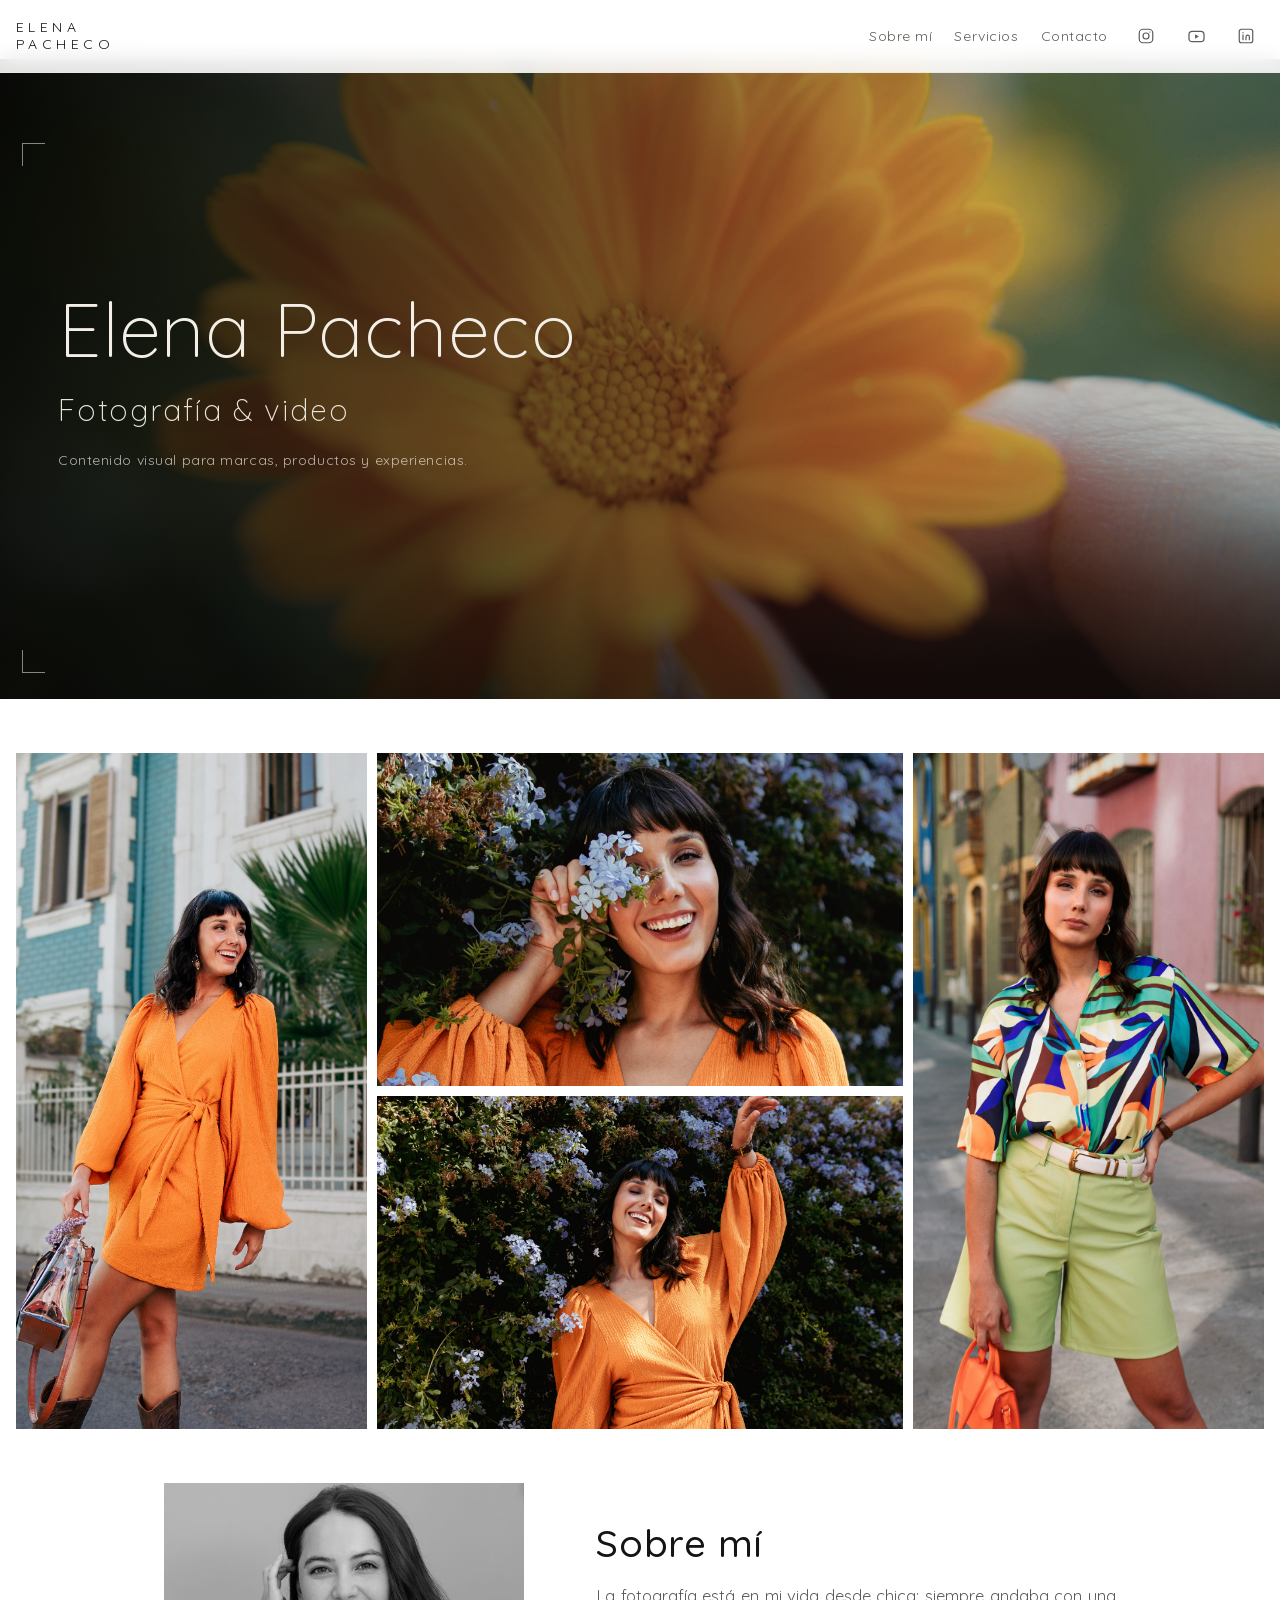
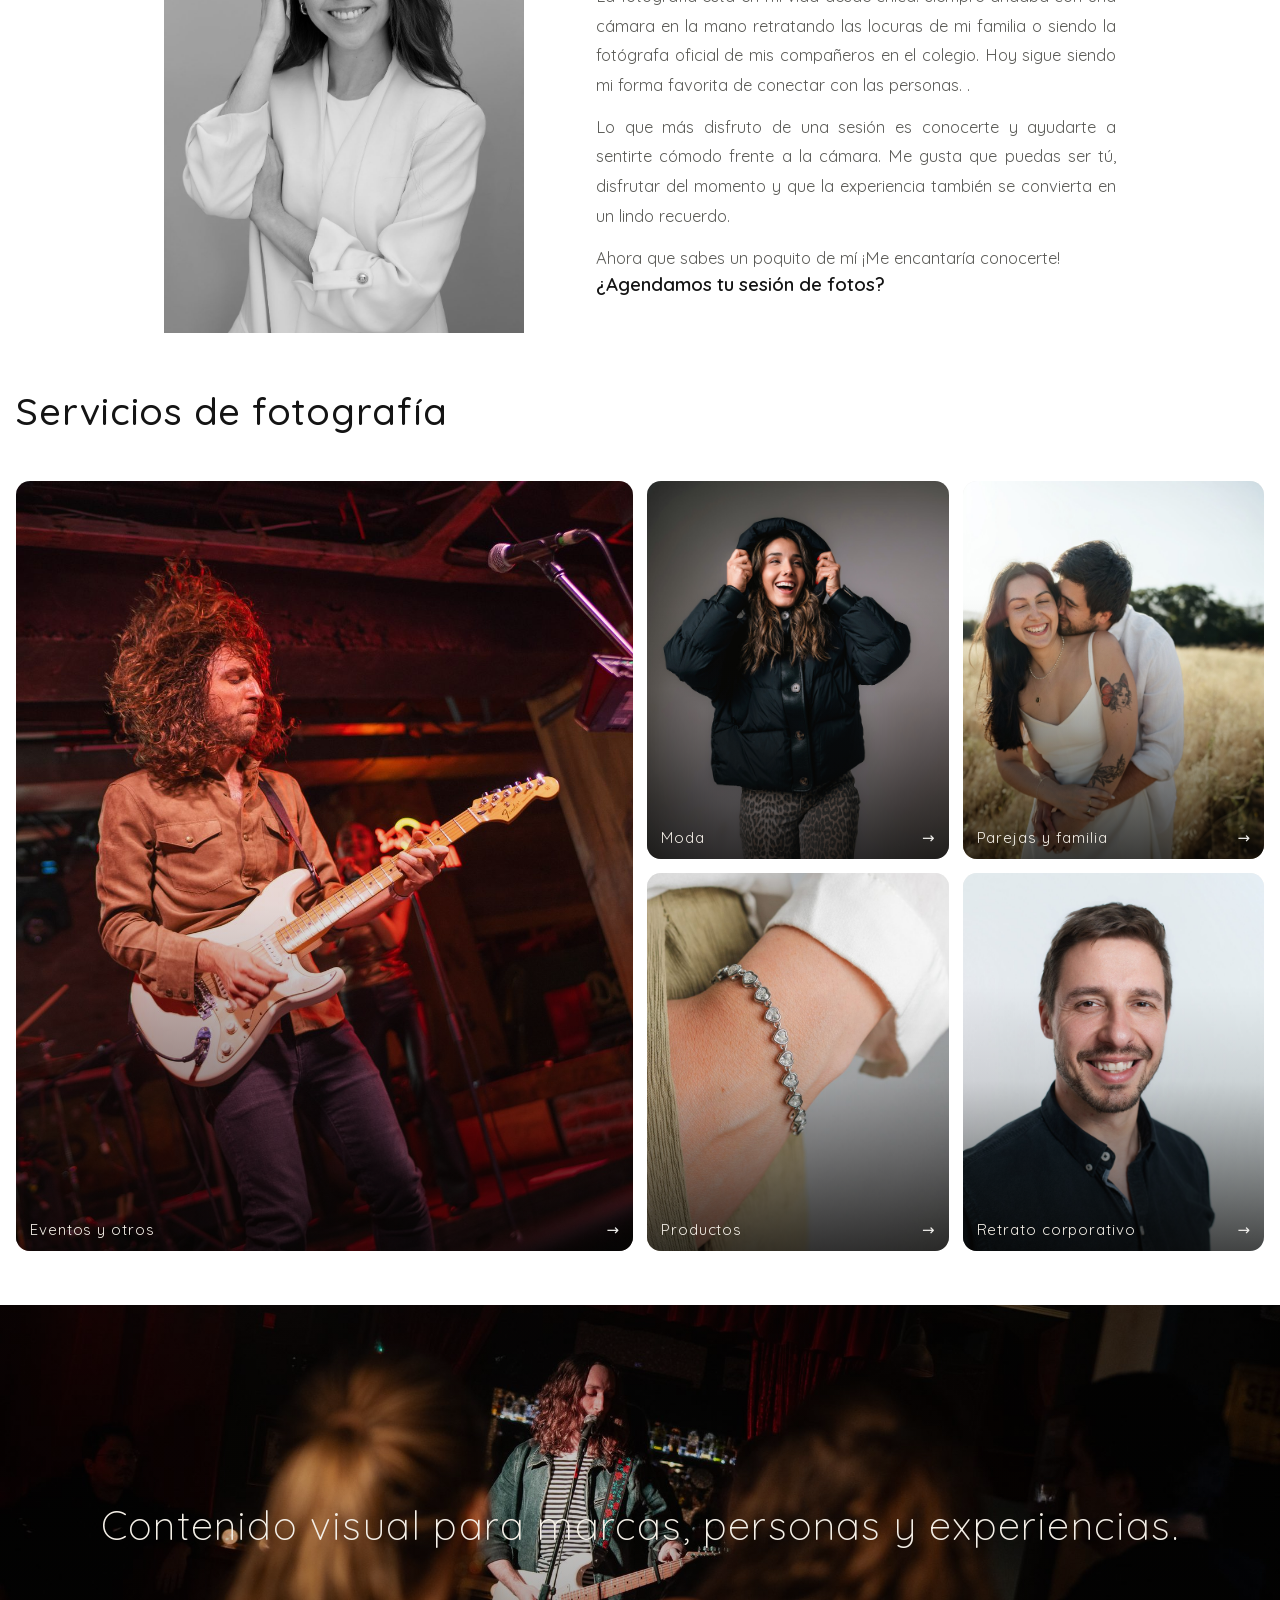
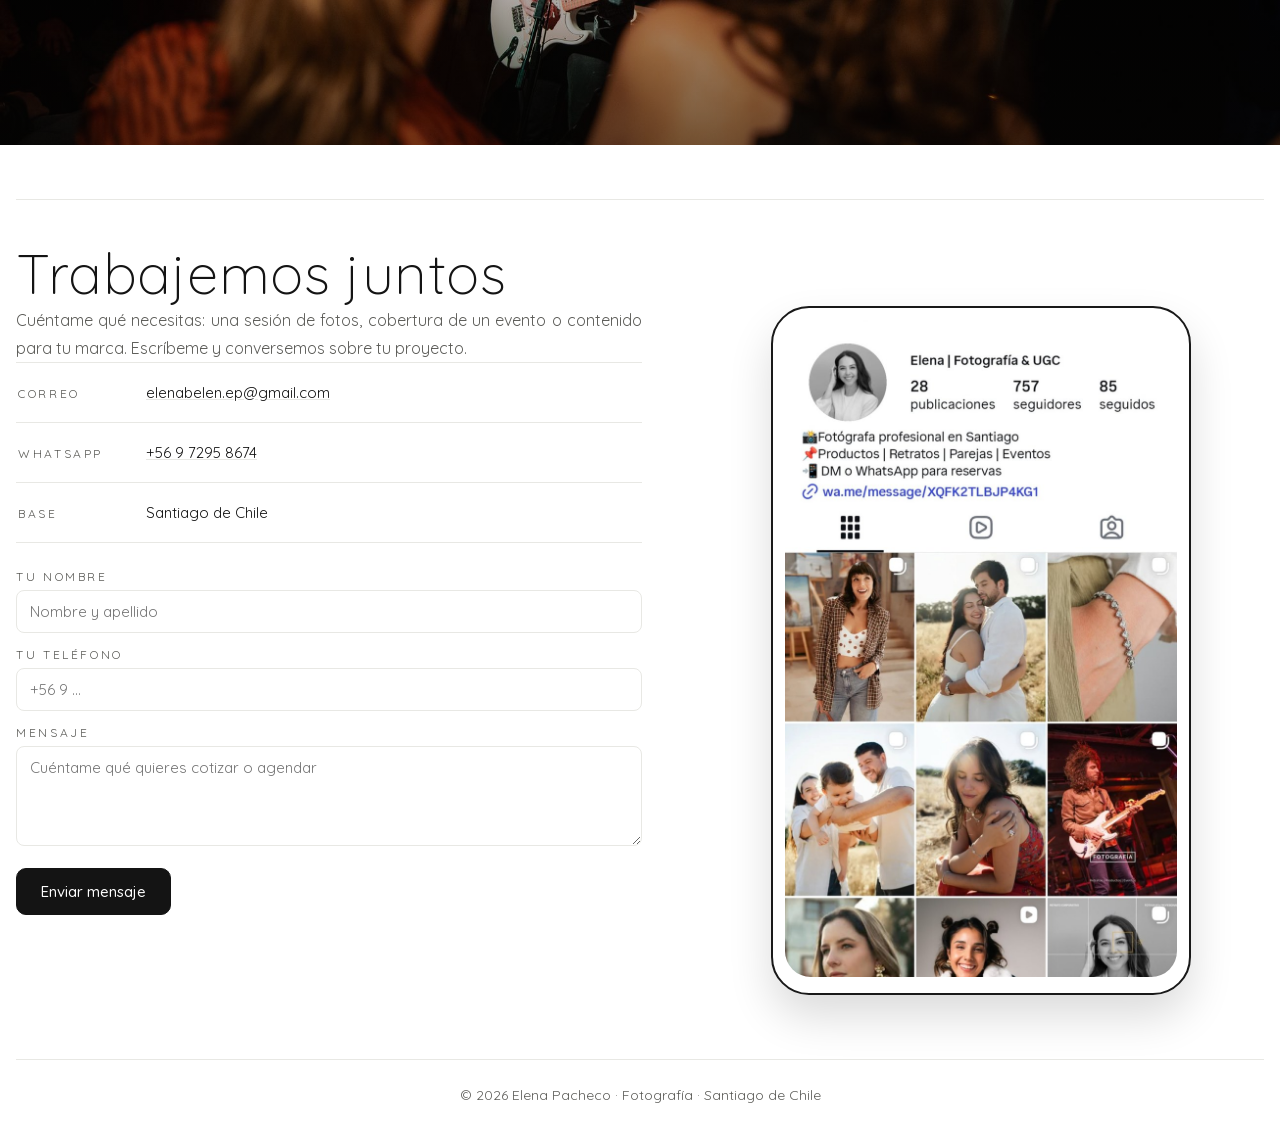
==== commit 294adf44: "Update index.html" ====
--- a/index.html
+++ b/index.html
@@ -98,7 +98,7 @@
 <section class="banda" aria-label="Fotografía de ambiente">
     <img src="photos/banda-eventos.jpg" alt="Concierto en vivo fotografiado por Elena" loading="lazy">
     <span class="banda-degradado"></span>
-    <p class="banda-texto">Contenido visual para marcas, productos y experiencias.</p>
+    <p class="banda-texto">Contenido visual para marcas, personas y experiencias.</p>
 </section>
 
 <section id="contacto" class="seccion contacto">
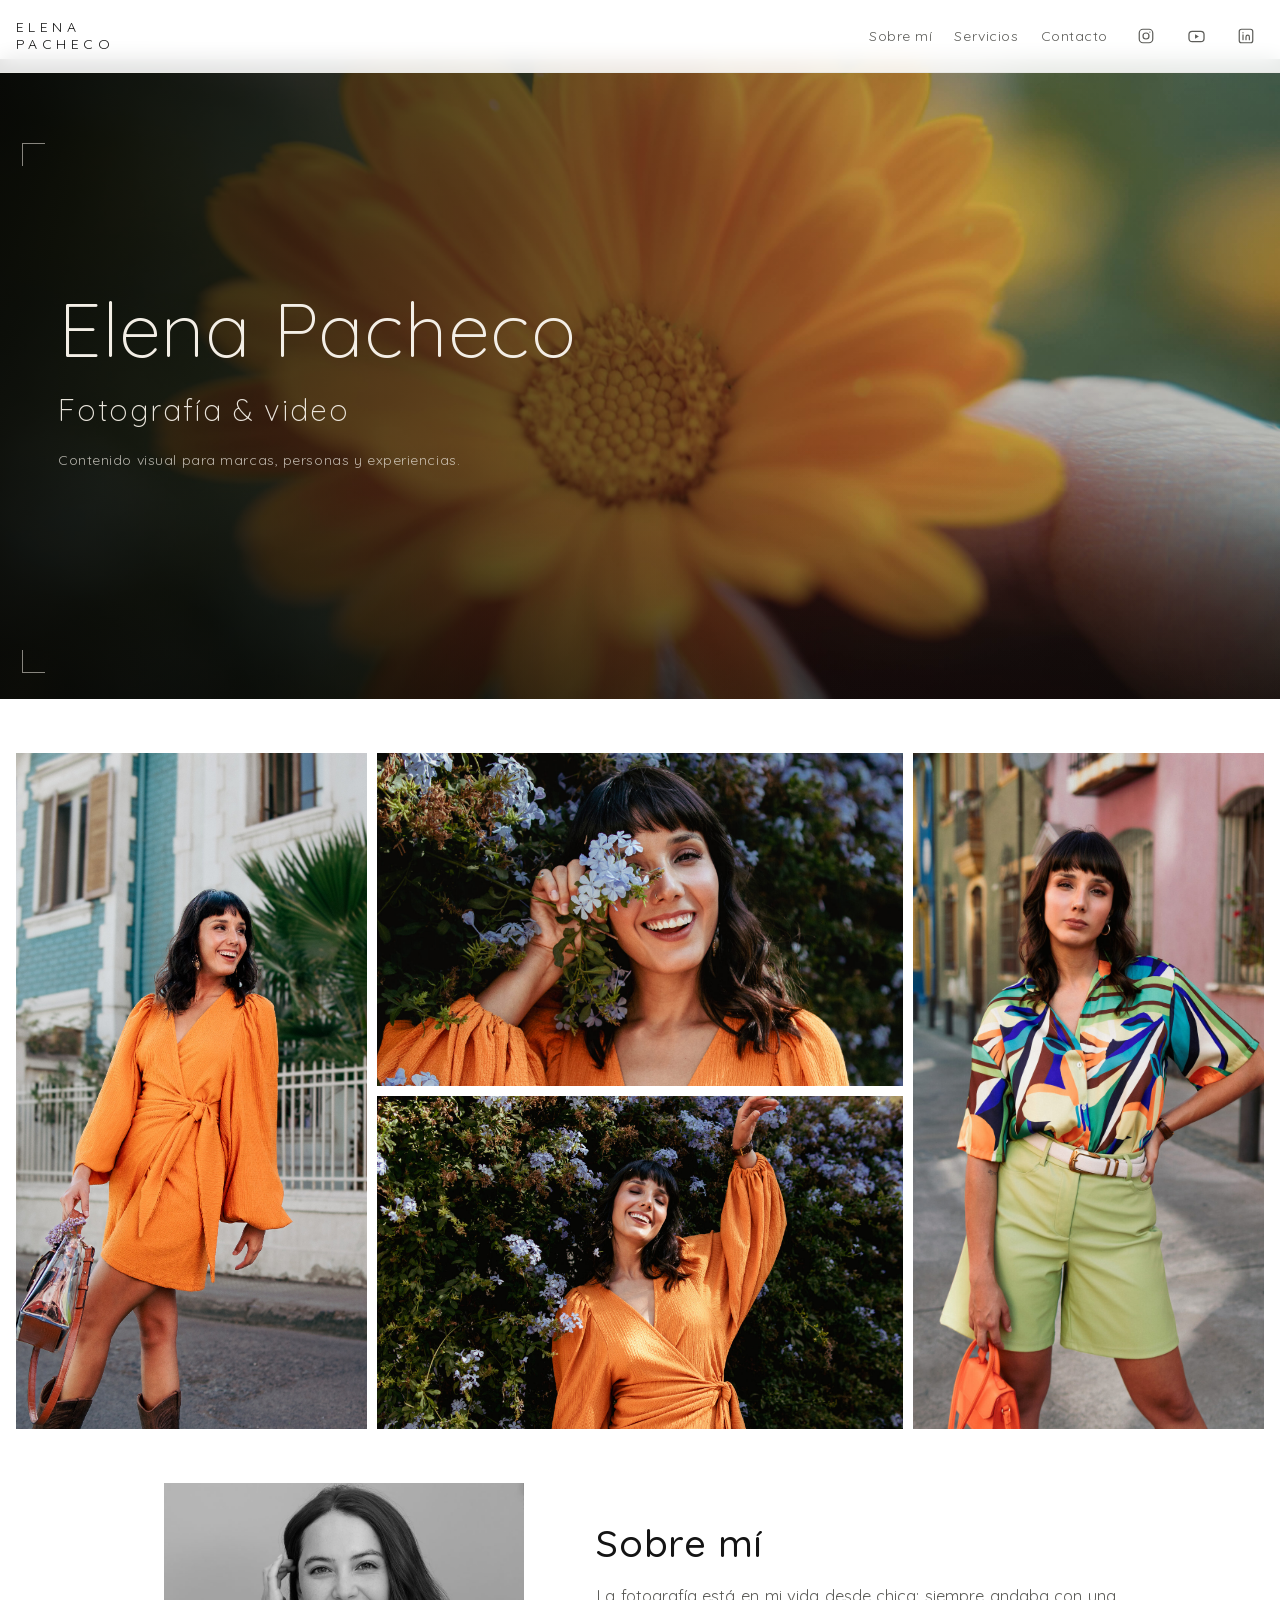
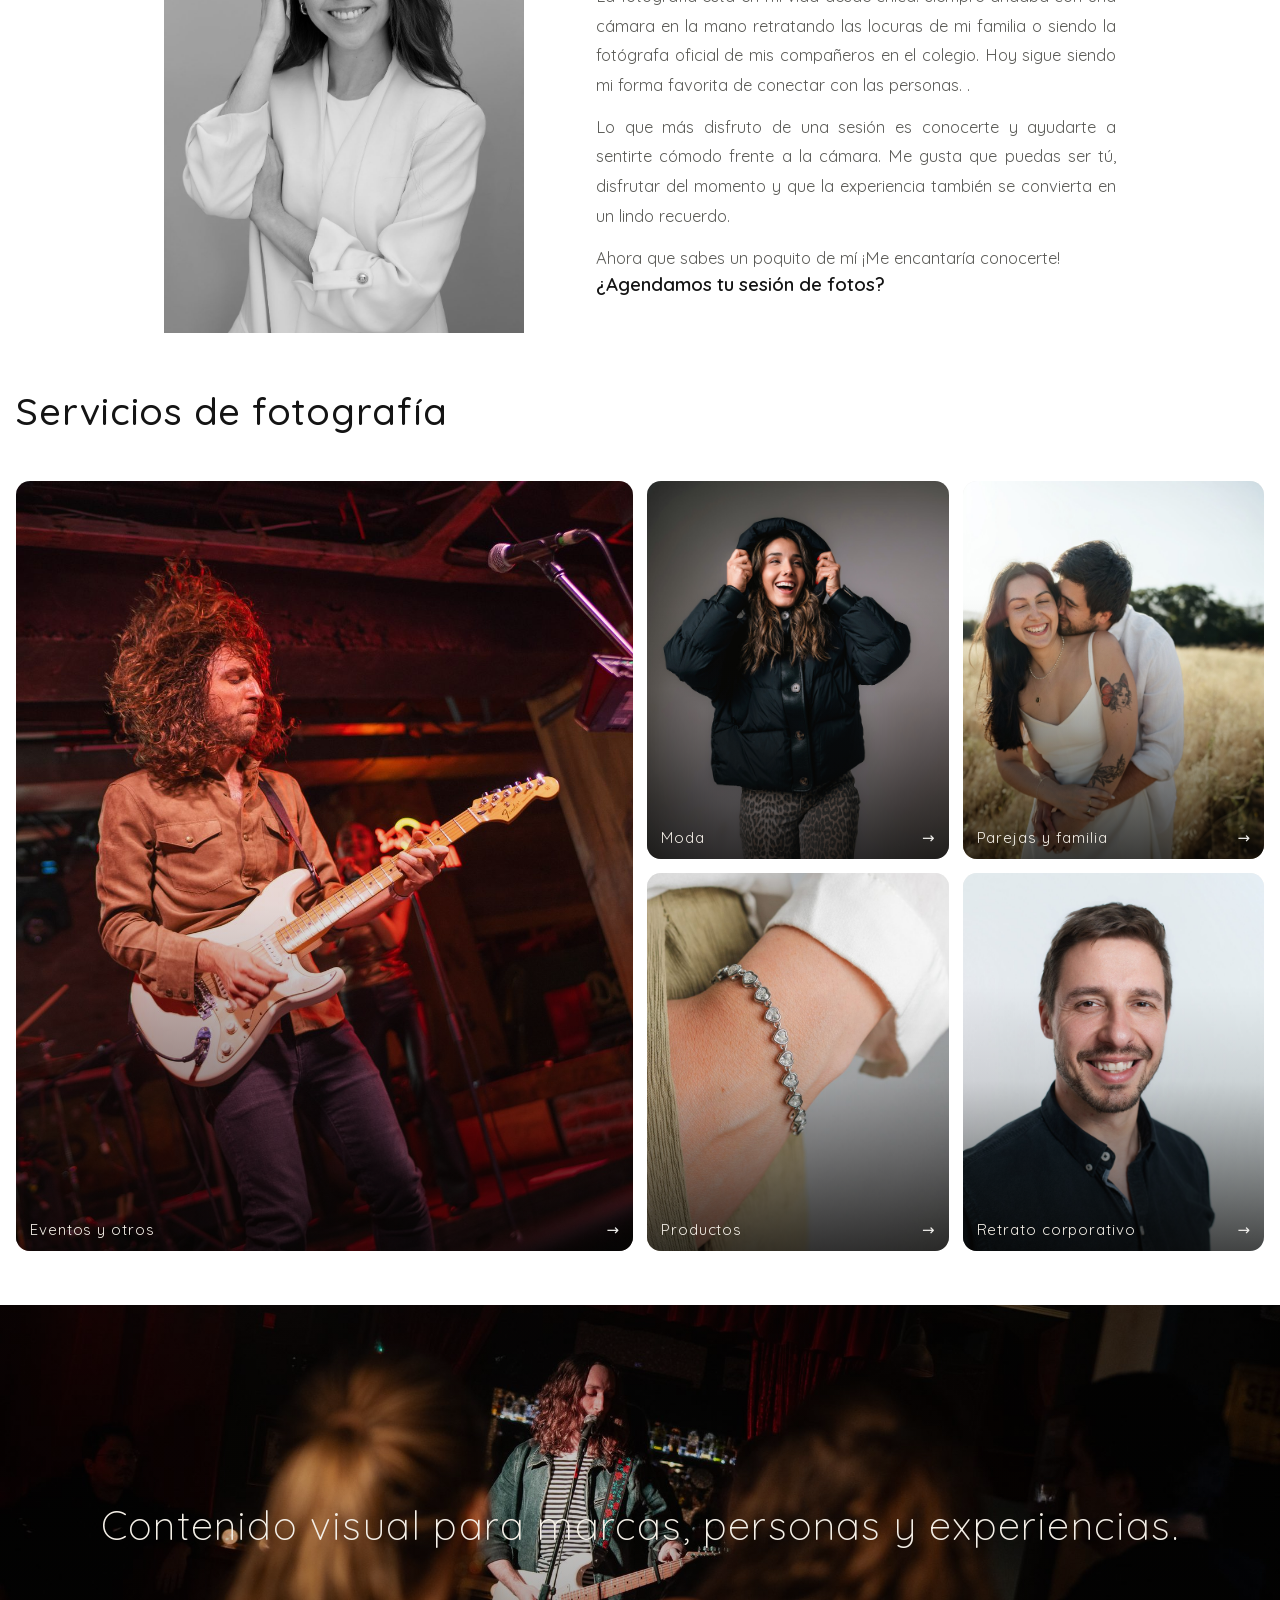
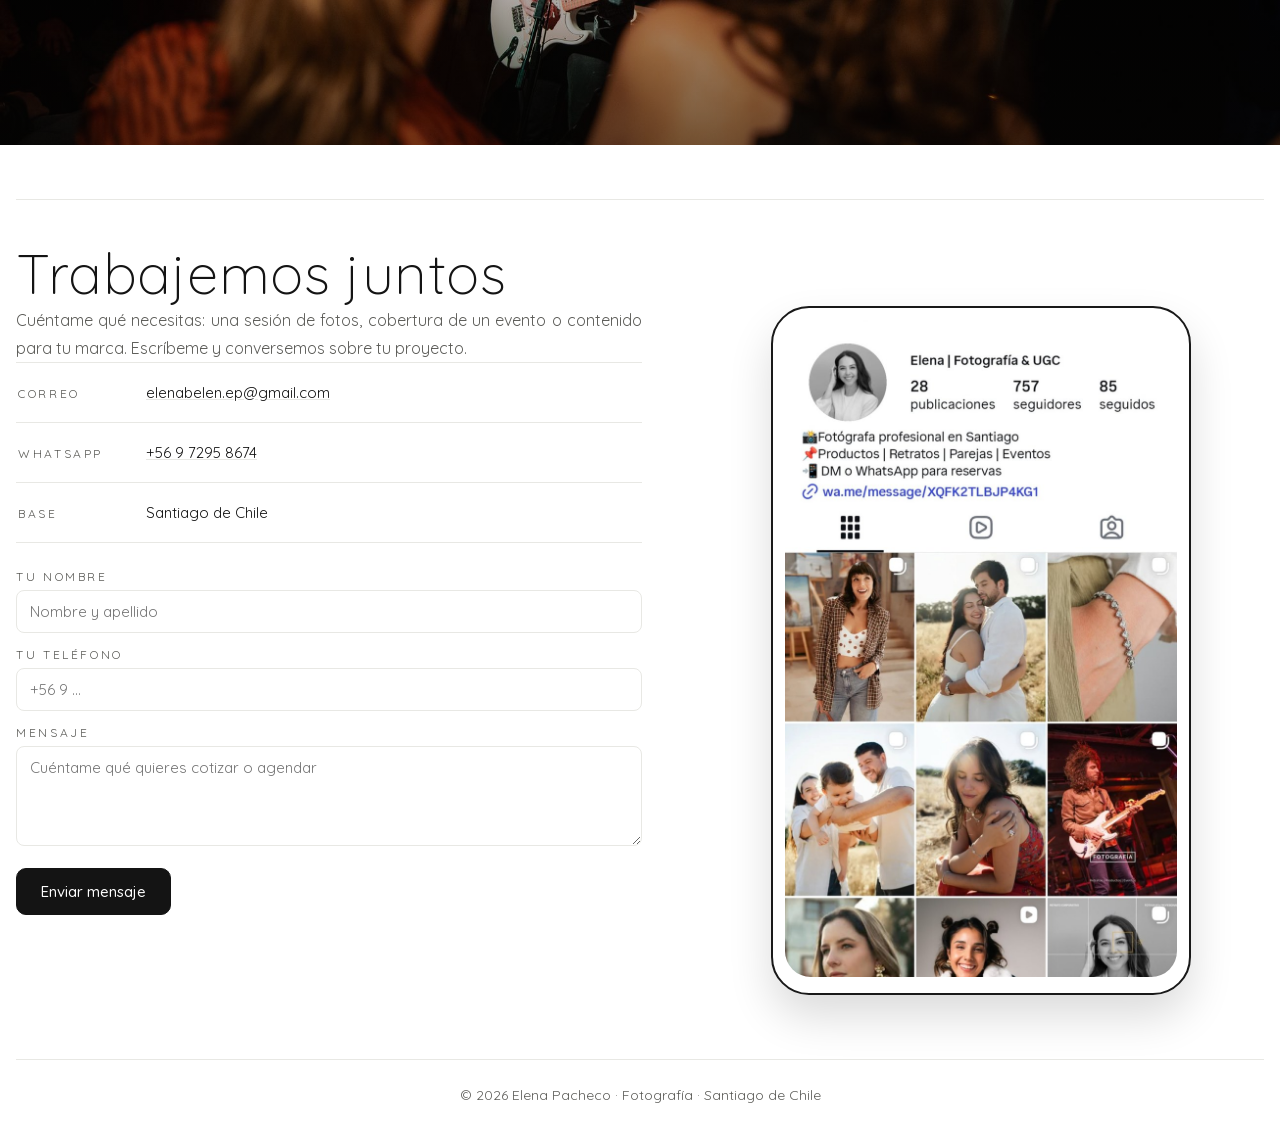
==== commit 3515b154: "Update index.html" ====
--- a/index.html
+++ b/index.html
@@ -31,7 +31,7 @@
     <div class="hero-contenido">
         <h1 class="hero-titulo">Elena Pacheco</h1>
         <p class="hero-sub">Fotografía &amp; video</p>
-        <p class="hero-tagline">Contenido visual para marcas, productos y experiencias.</p>
+        <p class="hero-tagline">Contenido visual para marcas, personas y experiencias.</p>
     </div>
 </section>
 
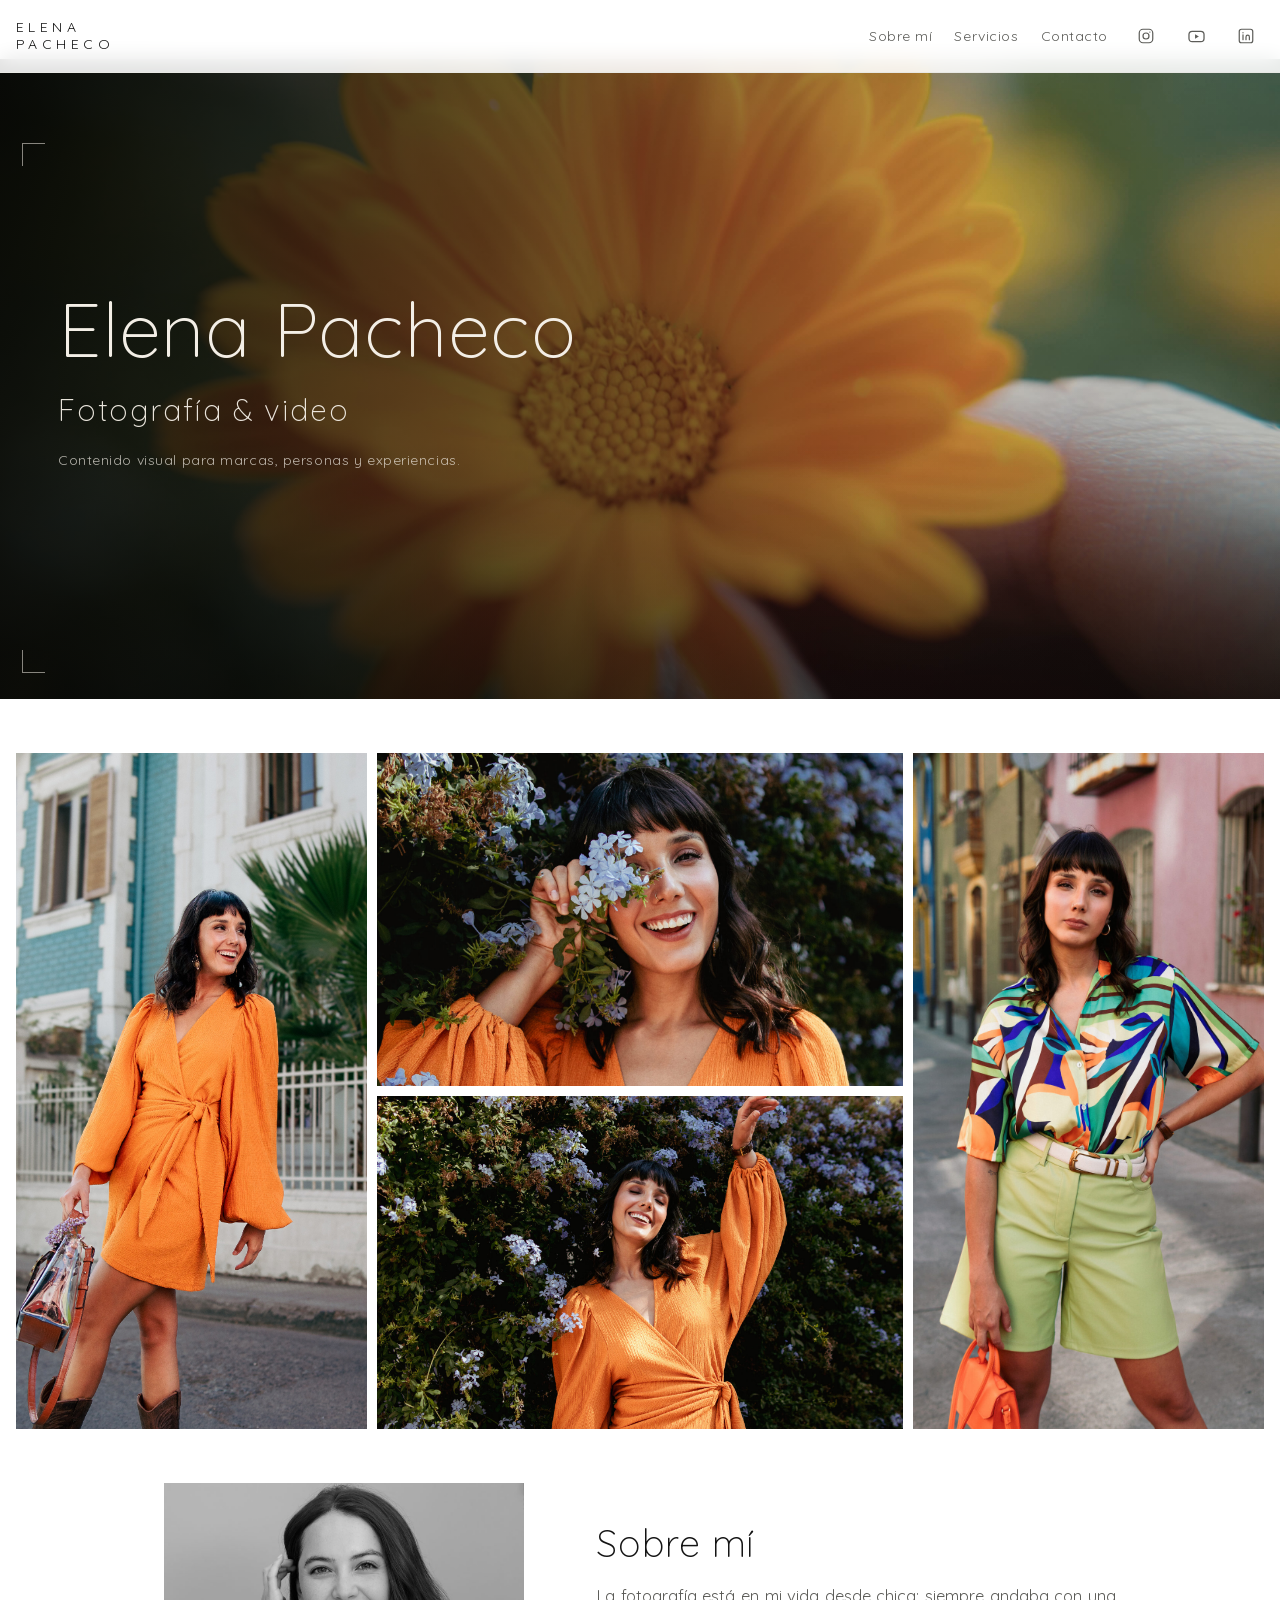
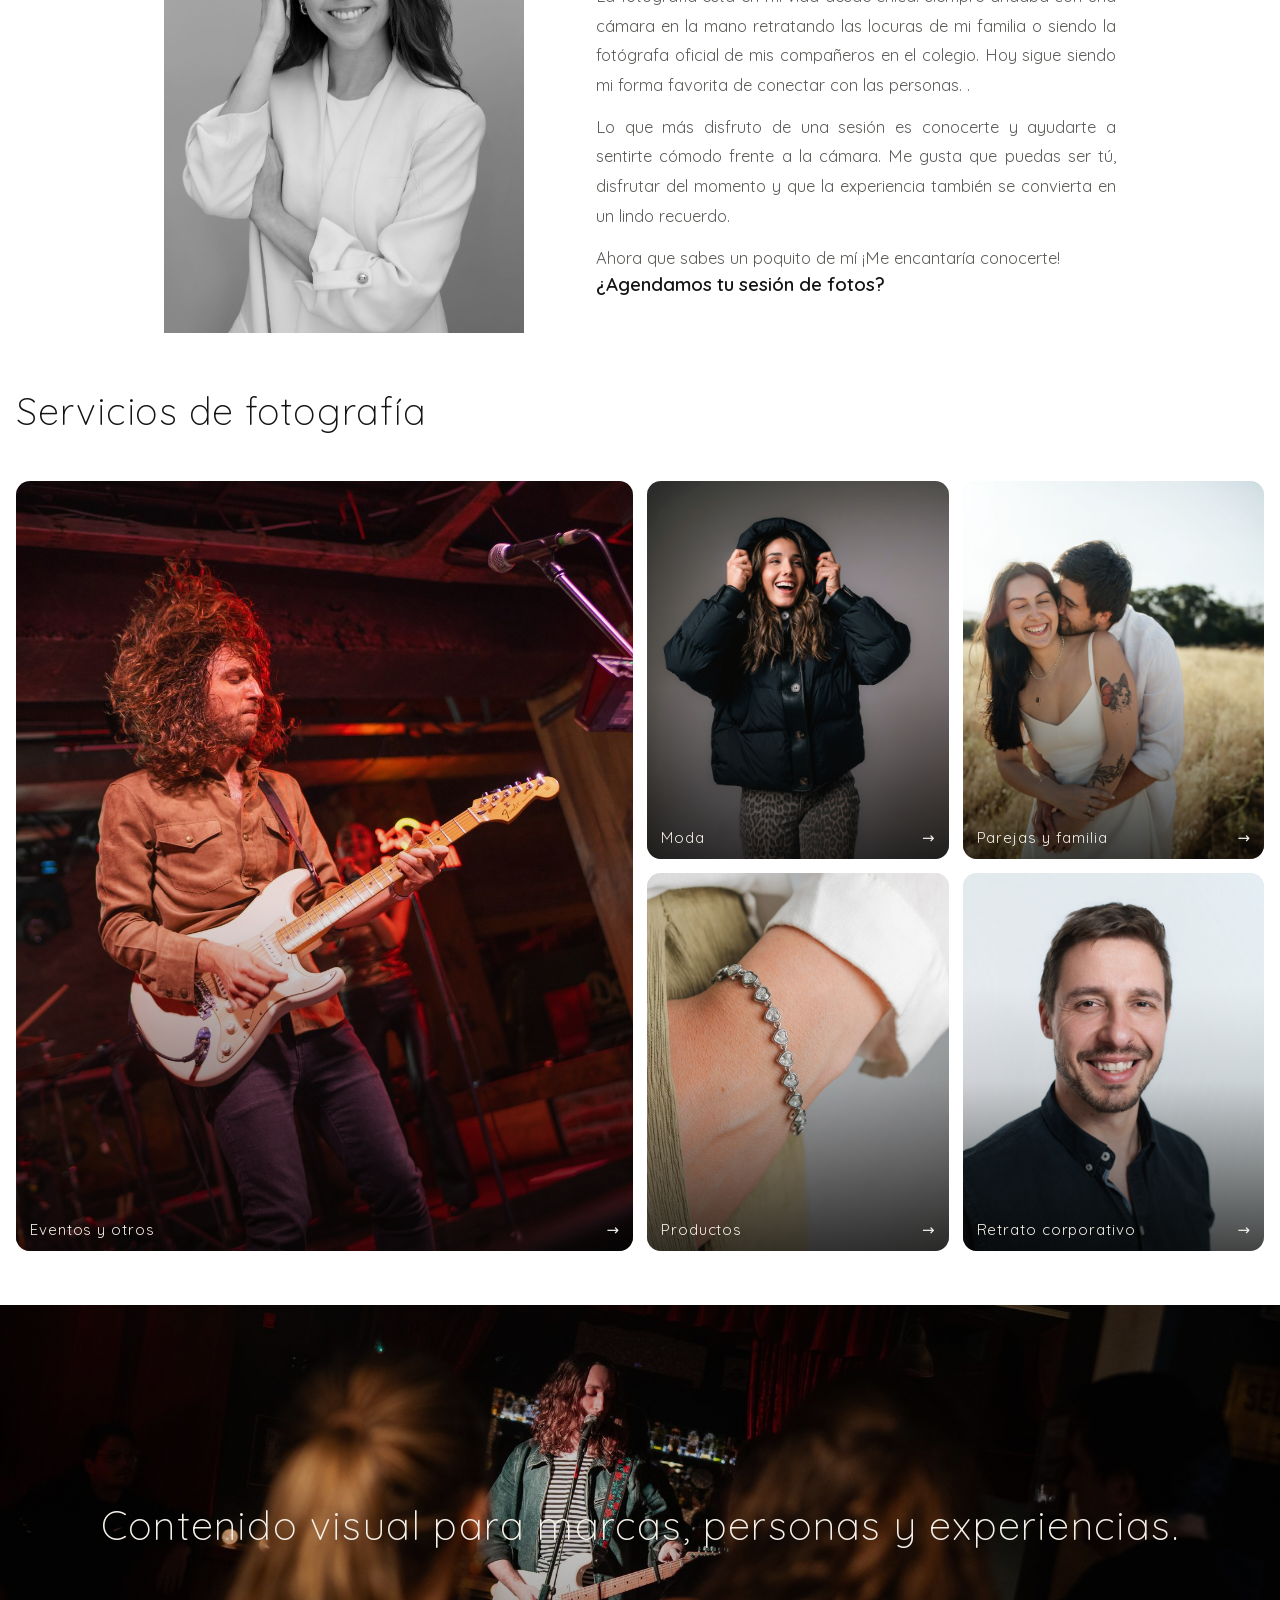
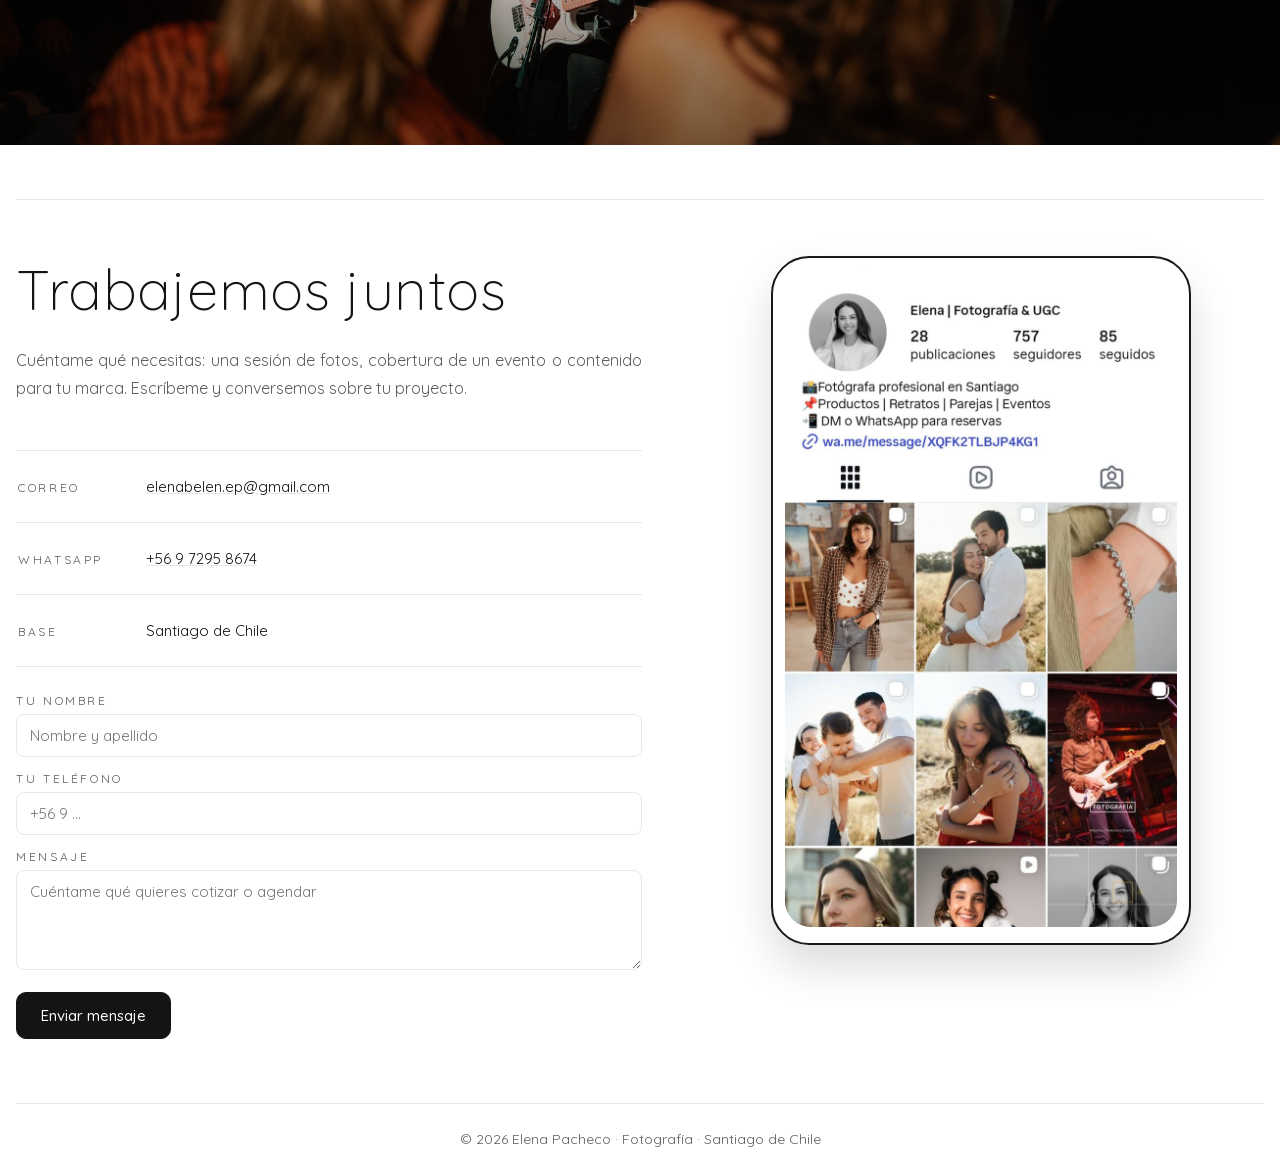
==== commit 69f0f588: "Add files via upload" ====
--- a/index.html
+++ b/index.html
@@ -102,9 +102,9 @@
 </section>
 
 <section id="contacto" class="seccion contacto">
-    <h2 class="contacto-titulo">Trabajemos juntos</h2>
     <div class="contacto-grid">
         <div class="contacto-izquierda">
+            <h2 class="contacto-titulo">Trabajemos juntos</h2>
             <p class="contacto-intro">Cuéntame qué necesitas: una sesión de fotos, cobertura de un evento o contenido para tu marca. Escríbeme y conversemos sobre tu proyecto.</p>
             <div class="contacto-datos">
                 <div class="contacto-fila"><span class="contacto-label">Correo</span><span><a class="contacto-mail" href="mailto:elenabelen.ep@gmail.com">elenabelen.ep@gmail.com</a></span></div>
--- a/style.css
+++ b/style.css
@@ -105,7 +105,7 @@
 }
 .hero-titulo {
     margin: 0;
-    font-family: var(--ds-font-text); font-weight: 350;
+    font-family: var(--ds-font-text); font-weight: 300;
     font-size: clamp(46px, 7vw, 76px); line-height: 1.12;
     letter-spacing: 0.01em;
     color: #f3eee6;
@@ -131,7 +131,7 @@
 }
 .seccion-titulo {
     margin: 0 0 22px;
-    font-family: var(--ds-font-text); font-weight: 500;
+    font-family: var(--ds-font-text); font-weight: 300;
     font-size: clamp(32px, 3.4vw, 38px); letter-spacing: 0.02em;
     color: var(--ds-ink);
 }
@@ -204,18 +204,18 @@
 .nota-muestra { color: var(--ambar) !important; font-size: 12.5px !important; letter-spacing: 0.04em; }
 
 /* ---------- Contacto ---------- */
-.contacto { border-top: 1px solid var(--ds-hairline); padding-top: 40px; }
-.contacto-titulo {
+.contacto { border-top: 1px solid var(--ds-hairline); padding-top: 56px; }
+.sitio .contacto-titulo {
     margin: 0 0 24px;
-    font-family: var(--ds-font-text); font-weight: 350;
+    font-family: var(--ds-font-text); font-weight: 300;
     font-size: clamp(36px, 6vw, 56px); line-height: 1.18;
     letter-spacing: 0.01em;
 }
 .contacto-grid { display: grid; grid-template-columns: 1.05fr 0.95fr; gap: 56px; align-items: start; }
-.contacto-intro { margin: 0 0 38px; color: var(--ds-ink-2); font-size: 16px; line-height: 1.75; text-align: justify; hyphens: manual; }
+.sitio .contacto-intro { margin: 0 0 48px; color: var(--ds-ink-2); font-size: 16px; line-height: 1.75; text-align: justify; hyphens: manual; }
 .contacto-datos { margin-bottom: 26px; border-top: 1px solid var(--ds-hairline); }
 .contacto-fila {
-    display: flex; gap: 18px; padding: 20px 2px;
+    display: flex; gap: 18px; padding: 26px 2px;
     border-bottom: 1px solid var(--ds-hairline);
     color: var(--ds-ink); font-size: 15px;
 }
@@ -288,7 +288,7 @@
 .volver:hover { color: var(--ambar-suave); }
 .galeria-titulo {
     margin: 0;
-    font-family: var(--ds-font-text); font-weight: 500;
+    font-family: var(--ds-font-text); font-weight: 300;
     font-size: clamp(38px, 5vw, 58px); letter-spacing: 0.02em;
     line-height: 1.22;
 }
@@ -430,7 +430,7 @@
 .galeria-banner {
     position: relative; overflow: hidden;
     width: 100vw; margin-left: calc(50% - 50vw); margin-right: calc(50% - 50vw);
-    height: clamp(300px, 42vw, 470px); margin-bottom: 0;
+    height: clamp(340px, 48vw, 600px); margin-bottom: 0;
 }
 .galeria-banner img { width: 100%; height: 100%; object-fit: cover; object-position: 50% 22%; display: block; }
 .galeria-banner-degradado {
@@ -440,21 +440,28 @@
 .galeria-banner-texto {
     position: absolute; right: 7%; top: 50%; transform: translateY(-50%);
     max-width: 340px; color: #fff; text-align: left;
+    padding: 18px 22px;
+    background:
+        linear-gradient(rgba(239, 233, 224, 0.55), rgba(239, 233, 224, 0.55)) top right / 22px 1px,
+        linear-gradient(rgba(239, 233, 224, 0.55), rgba(239, 233, 224, 0.55)) top right / 1px 22px,
+        linear-gradient(rgba(239, 233, 224, 0.55), rgba(239, 233, 224, 0.55)) bottom left / 22px 1px,
+        linear-gradient(rgba(239, 233, 224, 0.55), rgba(239, 233, 224, 0.55)) bottom left / 1px 22px;
+    background-repeat: no-repeat;
 }
 .galeria-banner-texto h2 {
     margin: 0 0 10px; color: #fff;
     font-family: var(--ds-font-text); font-weight: 300;
-    font-size: clamp(34px, 4vw, 46px); letter-spacing: 0.02em;
+    font-size: clamp(42px, 5vw, 64px); letter-spacing: 0.02em;
 }
 .galeria-banner-texto::after { content: ''; display: block; width: 58px; height: 1px; background: rgba(255,255,255,0.85); margin-top: 18px; }
 .galeria-banner-texto p { margin: 0; font-size: 16.5px; line-height: 1.55; color: rgba(255,255,255,0.94); }
 .galeria-servicio {
-    display: grid; grid-template-columns: 220px 1fr; gap: 34px;
-    margin: 46px 0 44px; align-items: start;
+    display: grid; grid-template-columns: auto minmax(0, 1fr); gap: 40px;
+    margin: 52px 8% 48px; align-items: start;
 }
 .galeria-servicio .etiqueta { font-size: 15px; letter-spacing: 0.3em; color: var(--grafito); margin: 5px 0 0; }
 .galeria-servicio-texto {
-    margin: 0; border-left: 1px solid #ddd8cf; padding-left: 34px;
+    margin: 0; border-left: 1px solid #ddd8cf; padding-left: 28px;
     color: var(--ds-ink-2); font-size: 17px; line-height: 1.8;
     text-align: justify; hyphens: manual;
 }
@@ -467,6 +474,7 @@
 .collage-grid > .collage-duo { flex: 0 0 100%; }
 .editorial .collage-duo { display: flex; gap: 10px; align-items: flex-start; }
 .editorial .collage-duo .collage-foto--grande { flex: 0 0 auto; }
+.collage-duo--reves .collage-col { order: -1; }
 .editorial .collage-col { flex: 1 1 auto; display: flex; flex-wrap: wrap; gap: 10px; align-content: center; }
 .editorial .collage-col::after { content: ''; flex-grow: 1000000; }
 .editorial .collage-col .collage-foto { flex: calc(var(--ar, 1) * 100) 1 calc(var(--ar, 1) * 150px); min-width: 0; height: auto; }
@@ -478,6 +486,8 @@
 .galeria-banner--izq .galeria-banner-degradado { background: linear-gradient(270deg, rgba(10,10,10,0.02) 30%, rgba(10,10,10,0.58) 78%); }
 .galeria-banner--abajo .galeria-banner-texto { left: 7%; right: auto; top: auto; bottom: 36px; transform: none; max-width: 460px; }
 .galeria-banner--abajo .galeria-banner-degradado { background: linear-gradient(0deg, rgba(10,10,10,0.6) 8%, rgba(10,10,10,0.05) 55%); }
+/* Banner sobre foto clara (retrato): degradado reforzado a la derecha para texto blanco legible */
+.galeria-banner--claro .galeria-banner-degradado { background: linear-gradient(90deg, rgba(10,10,10,0.04) 22%, rgba(10,10,10,0.42) 58%, rgba(10,10,10,0.68) 88%); }
 /* Banner con titulo al pie dentro de la foto (retrato): blanco, chico, sin tapar caras */
 .galeria-banner--pie .galeria-banner-texto { left: 7%; right: auto; top: auto; bottom: 20px; transform: none; max-width: 420px; }
 .galeria-banner--pie .galeria-banner-texto h2 { font-size: clamp(22px, 2.4vw, 30px); margin-bottom: 4px; }
@@ -490,6 +500,7 @@
 .galeria-banner--eventos > img { object-position: 50% 25%; }
 .galeria-banner--parejas > img { object-position: 50% 42%; }
 .galeria-banner--productos > img { object-position: 50% 50%; }
+.galeria-banner--retrato > img { object-position: 50% 25%; }
 @media (max-width: 767px) {
     .editorial .collage-duo { gap: 6px; }
     .editorial .collage-col { gap: 6px; }
@@ -502,13 +513,28 @@
     .galeria-banner--izq .galeria-banner-degradado { background: linear-gradient(0deg, rgba(10,10,10,0.62) 8%, rgba(10,10,10,0.08) 55%); }
 }
 @media (max-width: 767px) {
-    .galeria-banner { height: 320px; }
+    .galeria-banner { height: 380px; }
     .galeria-banner img { object-position: 62% 20%; }
     .galeria-banner-degradado { background: linear-gradient(0deg, rgba(10,10,10,0.62) 8%, rgba(10,10,10,0.08) 55%); }
+    .galeria-banner-degradado {
+        background:
+            linear-gradient(to top, rgba(10,10,10,0.5), rgba(10,10,10,0) 55%),
+            linear-gradient(90deg, rgba(10,10,10,0.02) 30%, rgba(10,10,10,0.58) 78%);
+    }
+    .galeria-banner--claro .galeria-banner-degradado {
+        background:
+            linear-gradient(to top, rgba(10,10,10,0.62), rgba(10,10,10,0.18) 50%, rgba(10,10,10,0) 70%),
+            linear-gradient(90deg, rgba(10,10,10,0.04) 22%, rgba(10,10,10,0.42) 58%, rgba(10,10,10,0.68) 88%);
+    }
+    .galeria-banner--productos > img { object-position: 35% 50%; }
+    .galeria-banner--retrato > img { object-position: 12% 25%; }
+    .galeria-banner--retrato .galeria-banner-texto { text-align: right; }
+    .galeria-banner--retrato .galeria-banner-texto h2 { max-width: 250px; margin-left: auto; }
+    .galeria-banner--retrato .galeria-banner-texto::after { margin-left: auto; }
     .galeria-banner-texto { left: 22px; right: 22px; top: auto; bottom: 22px; transform: none; max-width: none; }
-    .galeria-banner-texto h2 { font-size: 30px; margin-bottom: 6px; }
+    .galeria-banner-texto h2 { font-size: 34px; margin-bottom: 6px; }
     .galeria-banner-texto p { font-size: 14.5px; }
-    .galeria-servicio { grid-template-columns: 1fr; gap: 12px; margin: 34px 0 30px; }
+    .galeria-servicio { grid-template-columns: 1fr; gap: 12px; margin: 38px 24px 34px; }
     .galeria-servicio-texto { border-left: none; padding-left: 0; }
     .editorial .collage-grid { gap: 6px; }
     .editorial .collage-grupo + .collage-grupo { margin-top: 44px; }
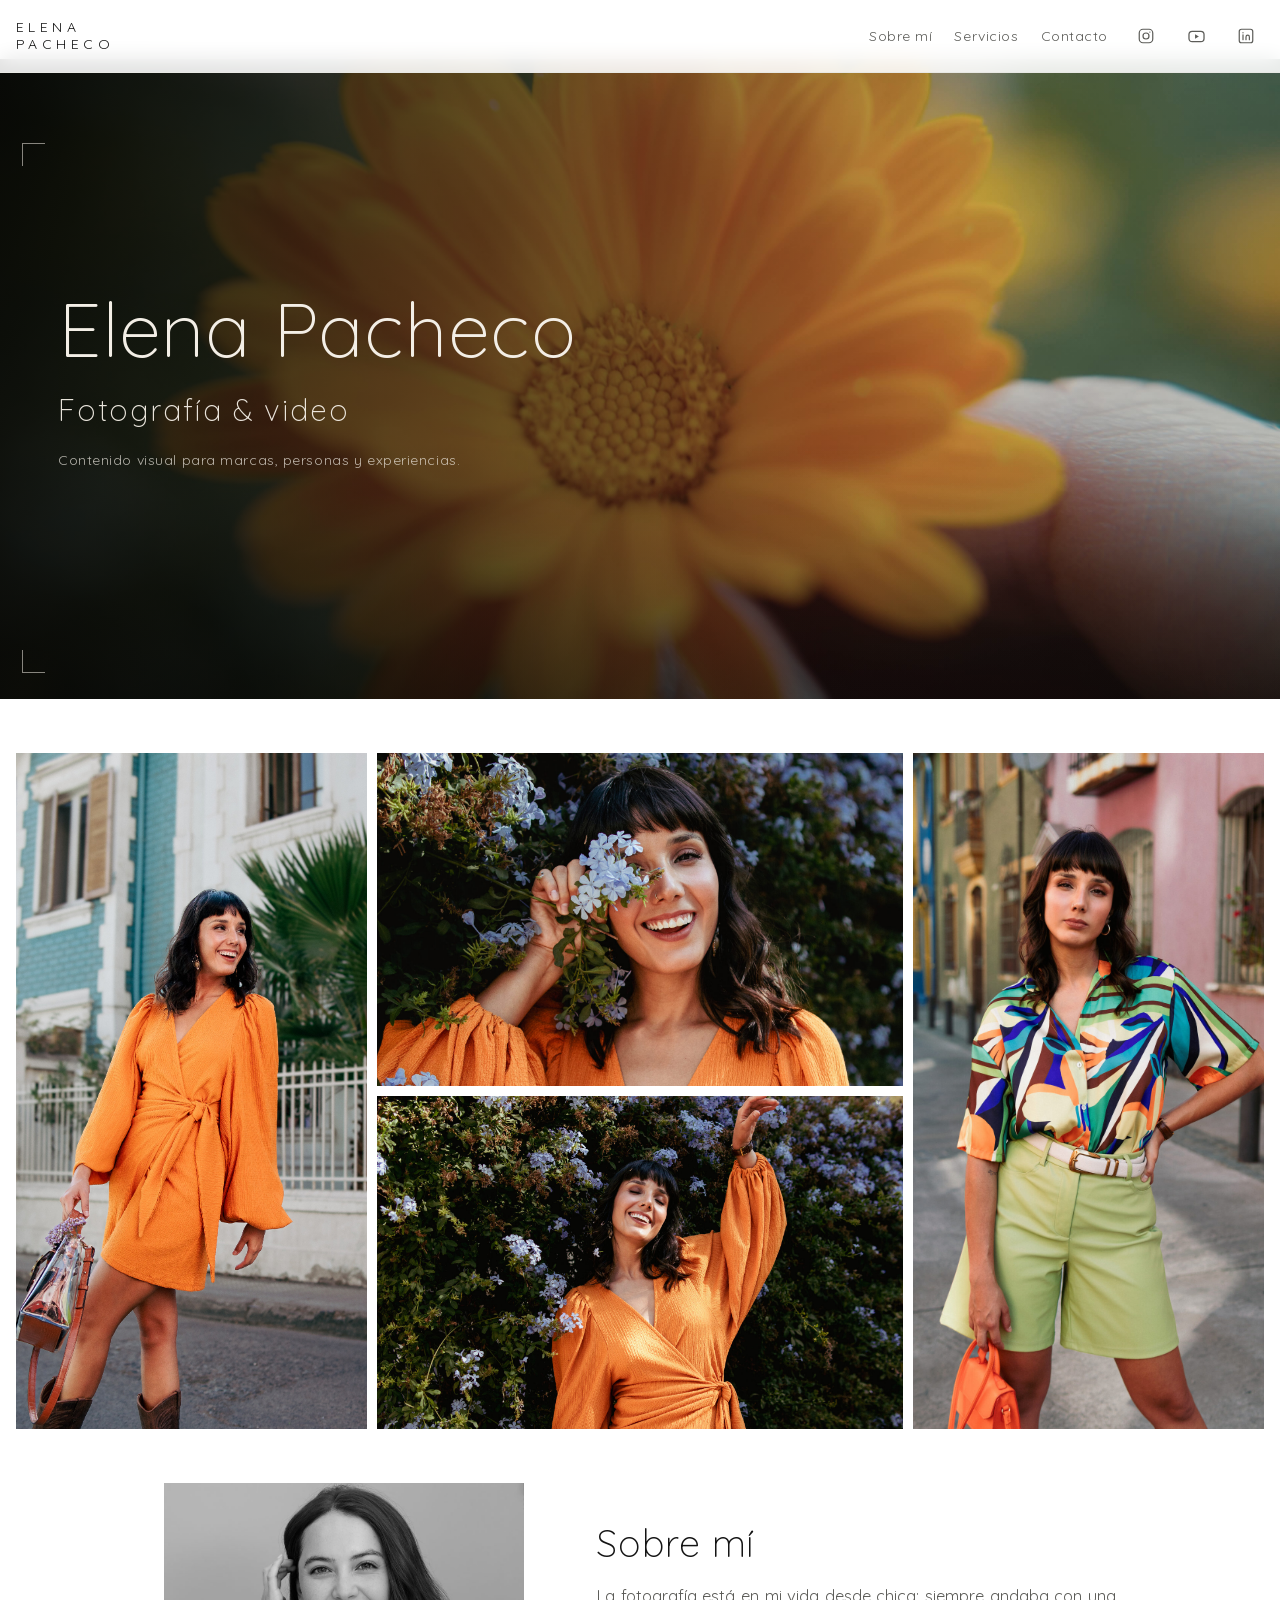
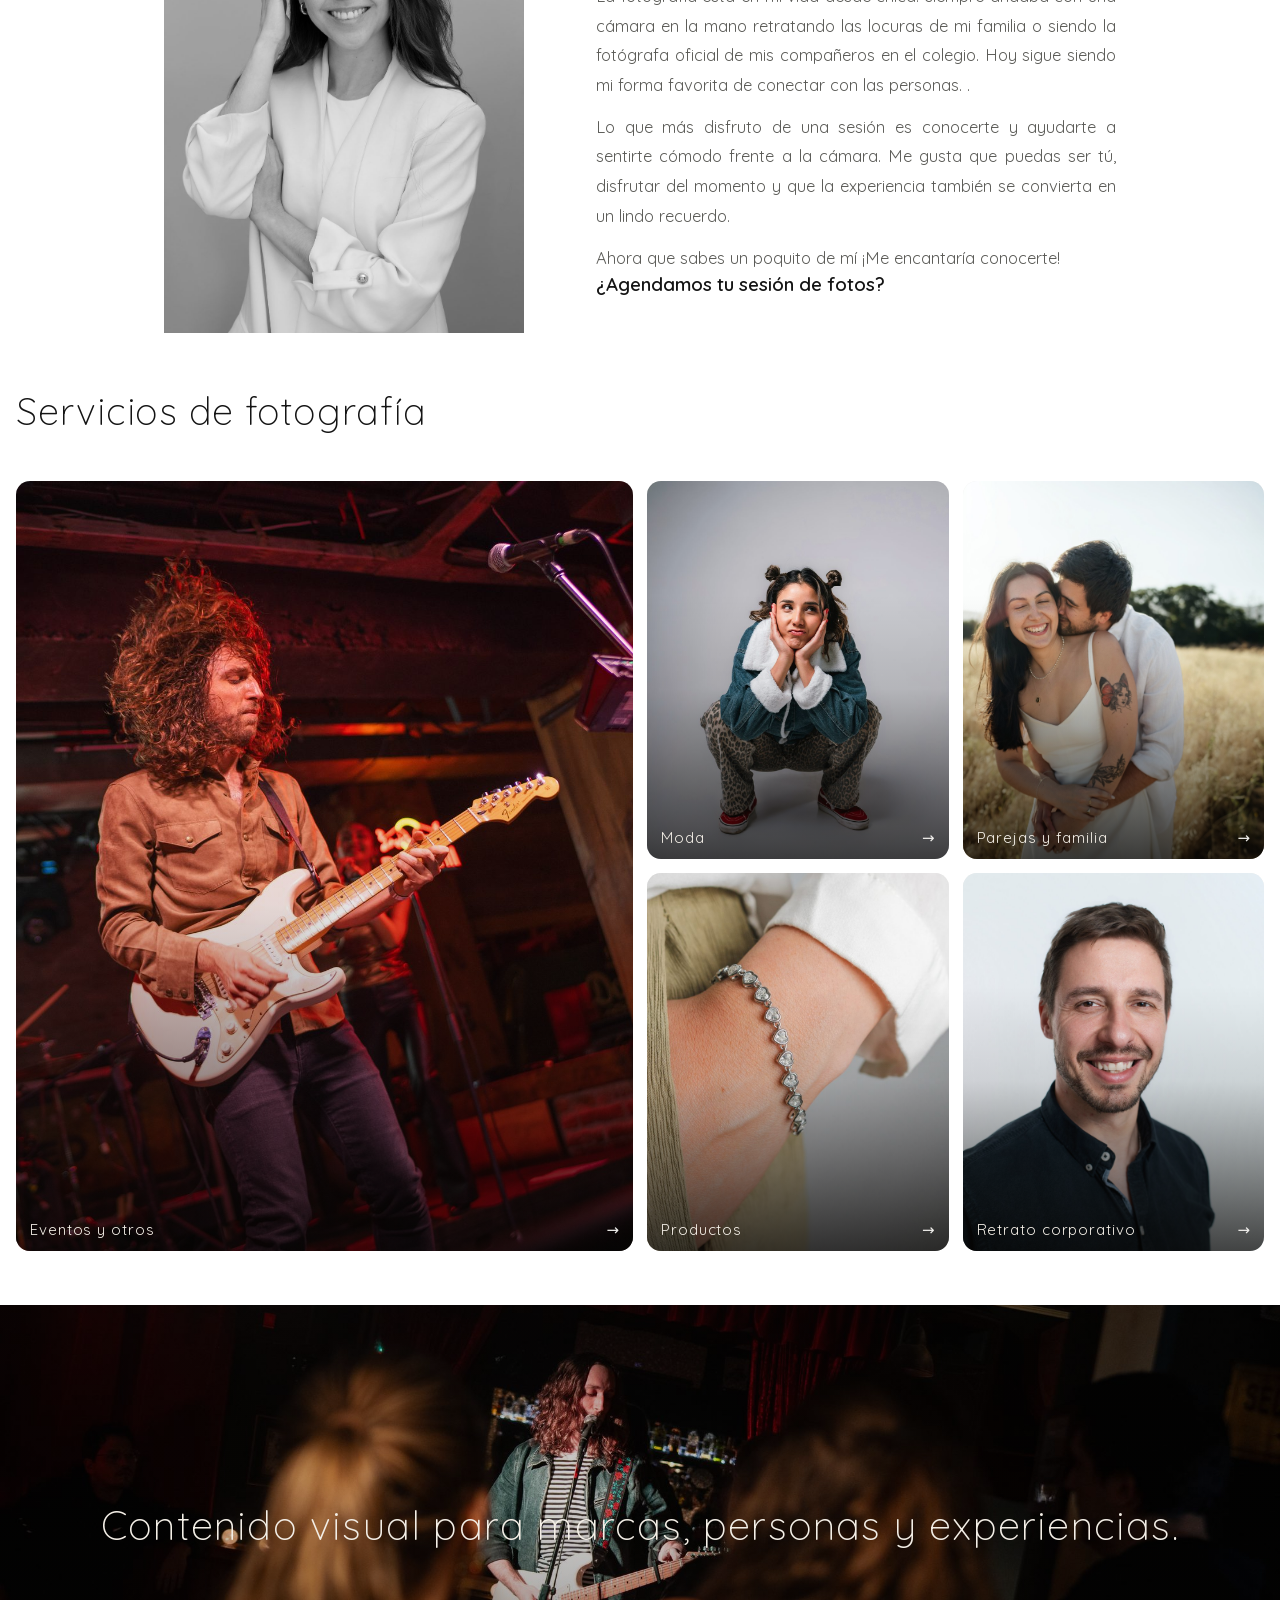
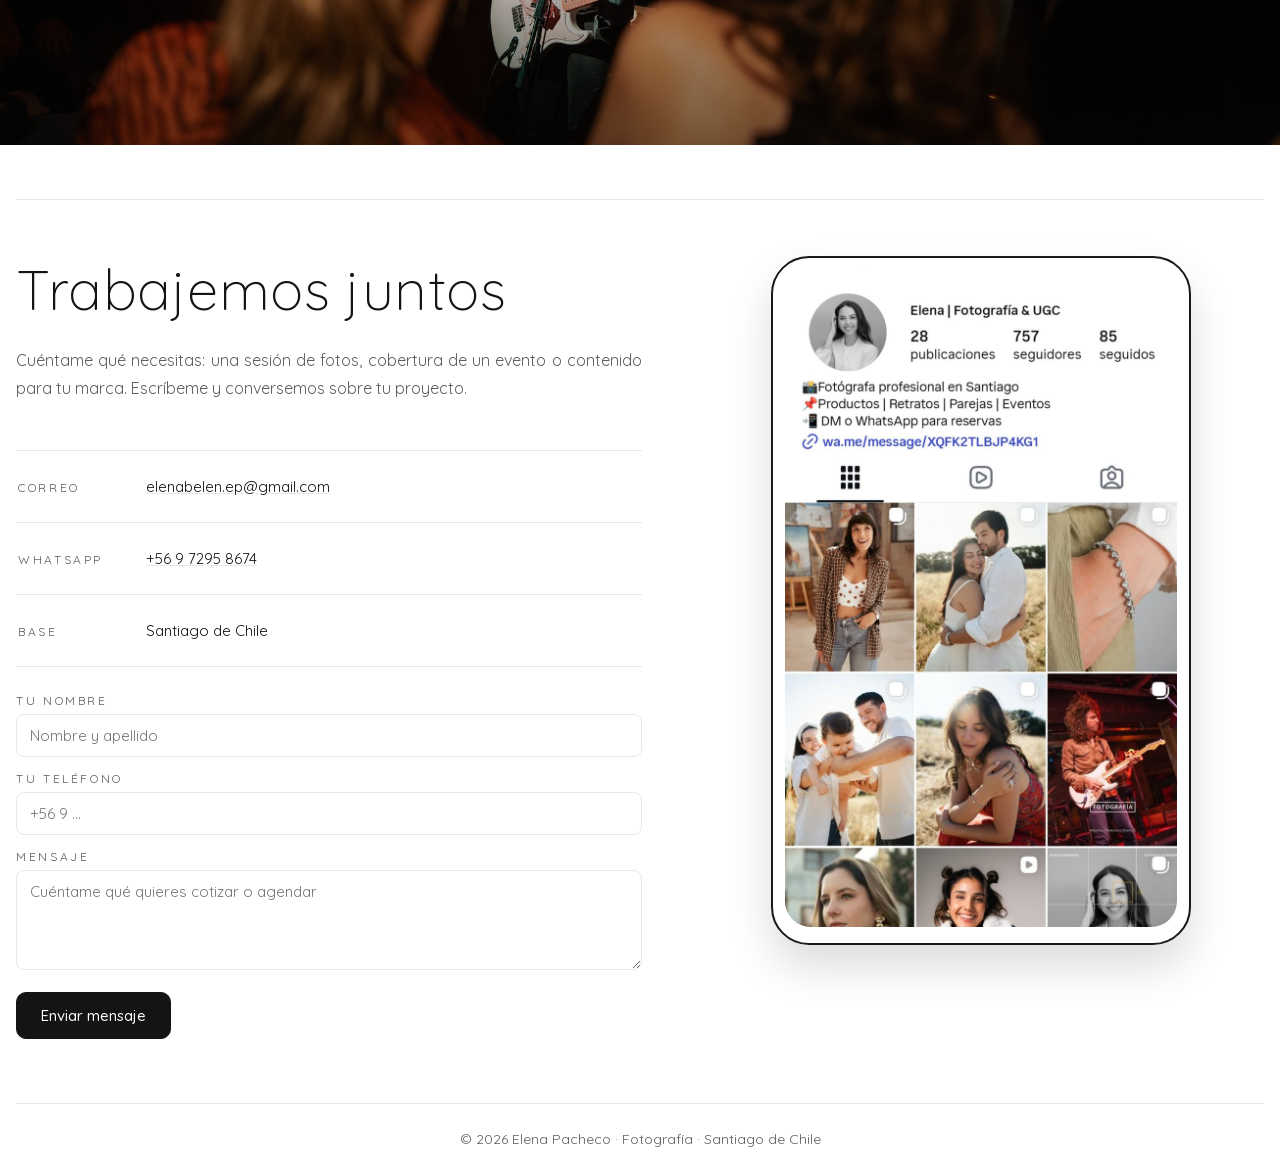
==== commit d71d581b: "Update index.html" ====
--- a/index.html
+++ b/index.html
@@ -69,7 +69,7 @@
             <span class="tarjeta-flecha" aria-hidden="true">→</span>
         </a>
         <a class="tarjeta" href="moda.html" aria-label="Abrir galería de Moda">
-            <img src="photos/moda-portada-nueva.jpg" alt="Mujer riendo con chaqueta acolchada negra en un estudio de fondo gris" loading="lazy">
+            <img src="photos/moda-26.jpg" alt="Mujer riendo con chaqueta acolchada negra en un estudio de fondo gris" loading="lazy">
             <span class="tarjeta-sombra"></span>
             <span class="tarjeta-nombre">Moda</span>
             <span class="tarjeta-flecha" aria-hidden="true">→</span>
--- a/style.css
+++ b/style.css
@@ -453,7 +453,6 @@
     font-family: var(--ds-font-text); font-weight: 300;
     font-size: clamp(42px, 5vw, 64px); letter-spacing: 0.02em;
 }
-.galeria-banner-texto::after { content: ''; display: block; width: 58px; height: 1px; background: rgba(255,255,255,0.85); margin-top: 18px; }
 .galeria-banner-texto p { margin: 0; font-size: 16.5px; line-height: 1.55; color: rgba(255,255,255,0.94); }
 .galeria-servicio {
     display: grid; grid-template-columns: auto minmax(0, 1fr); gap: 40px;
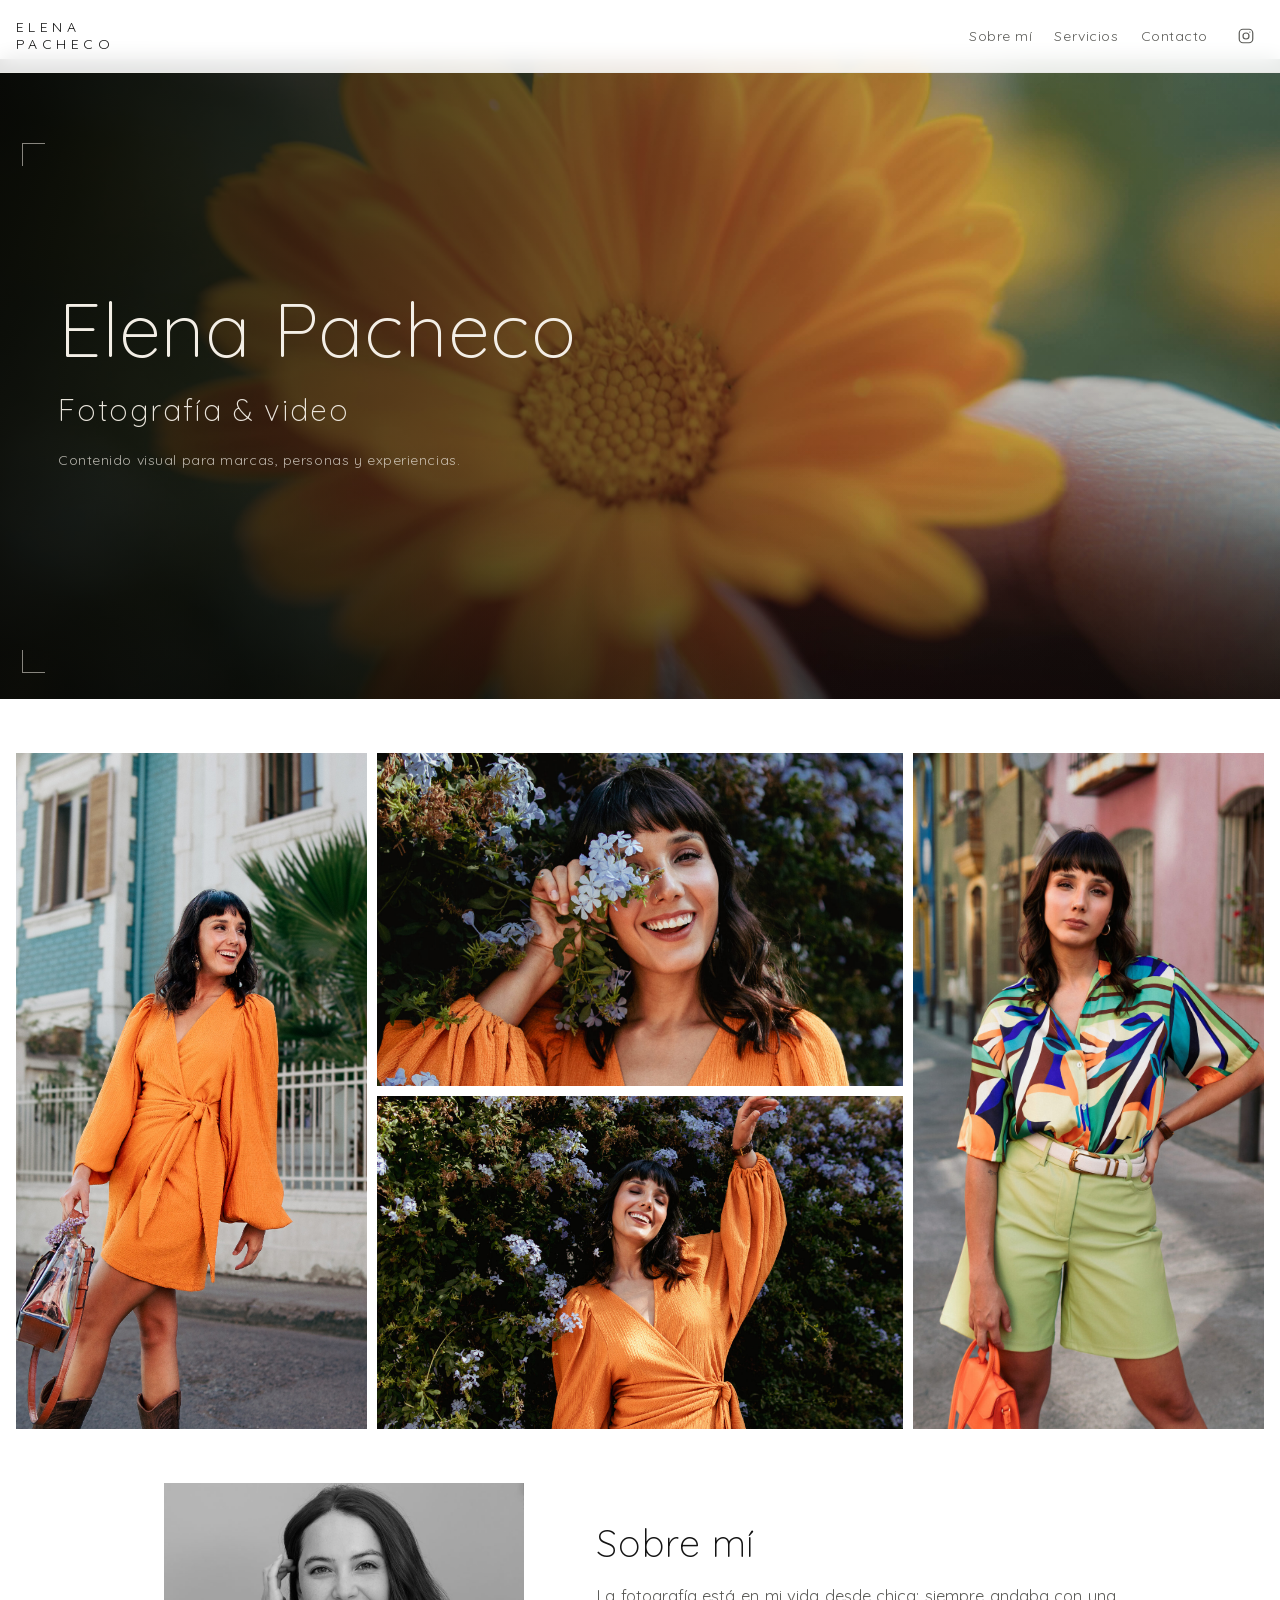
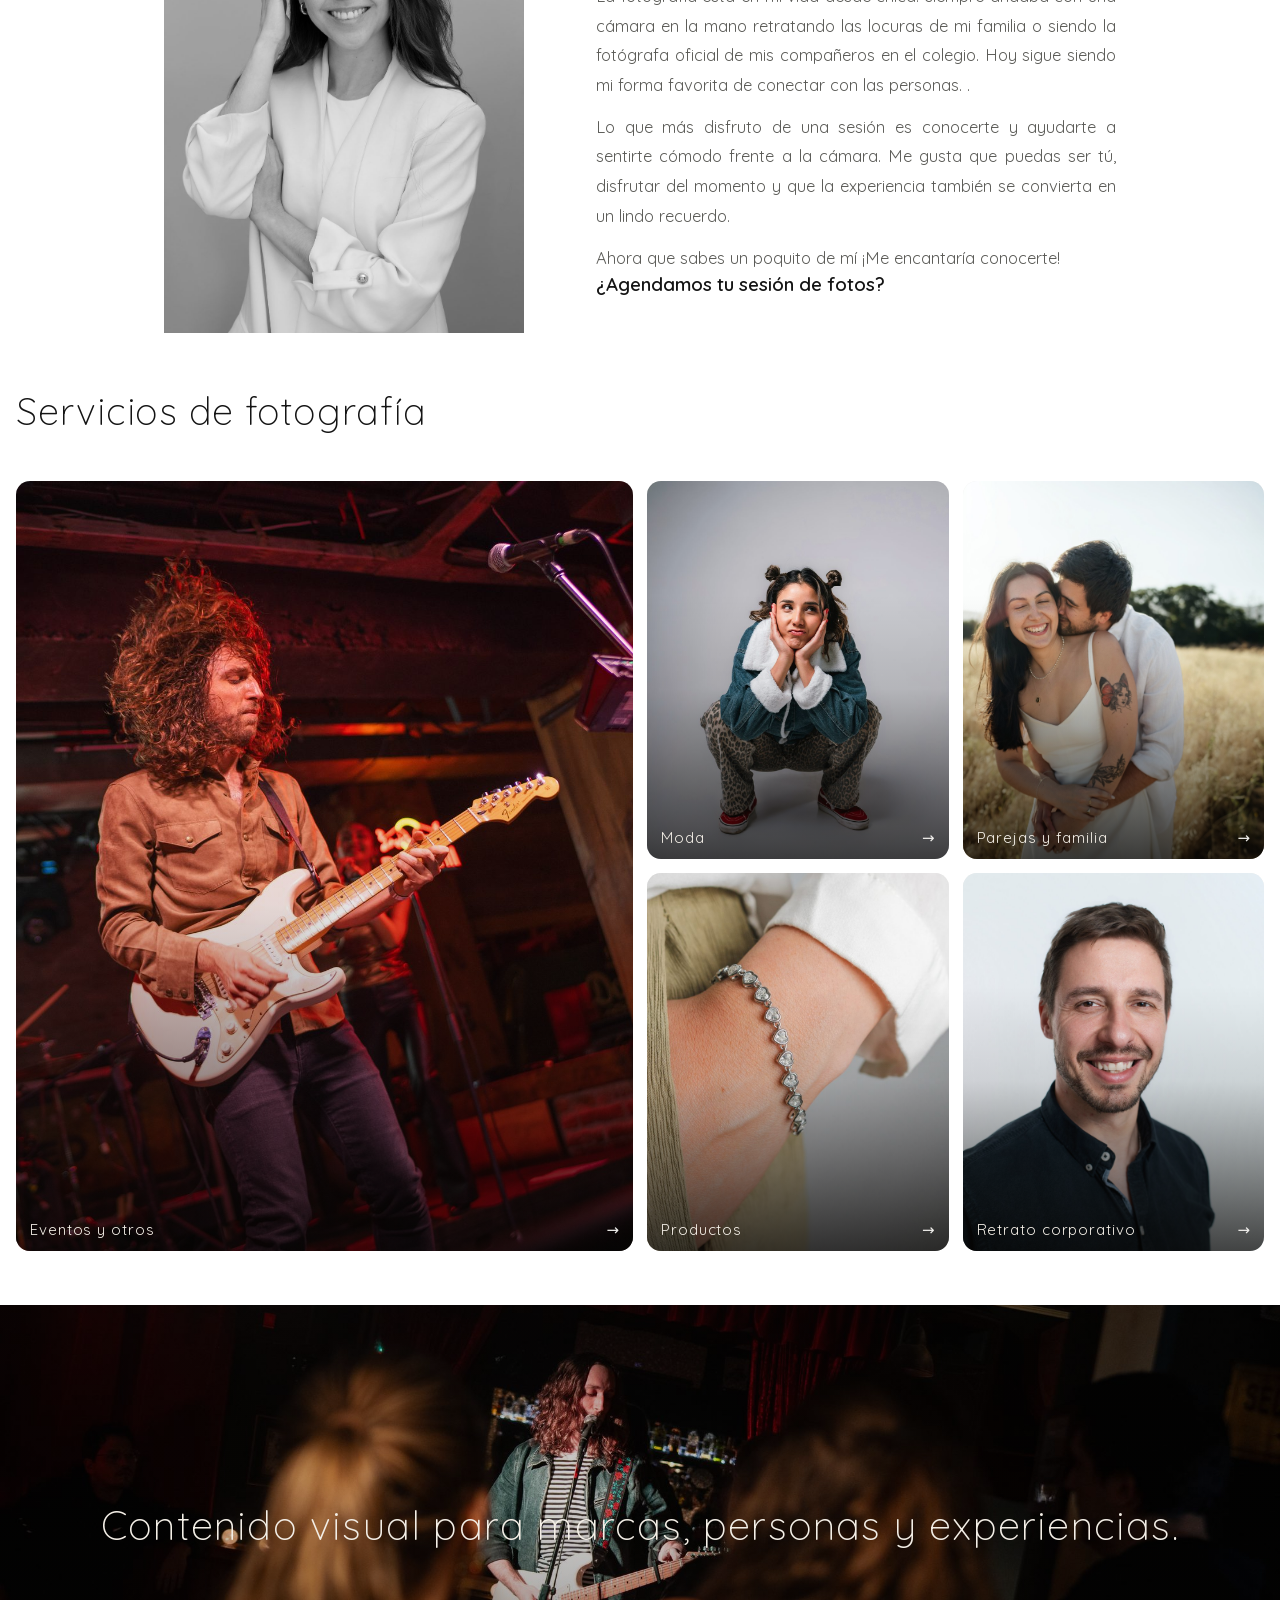
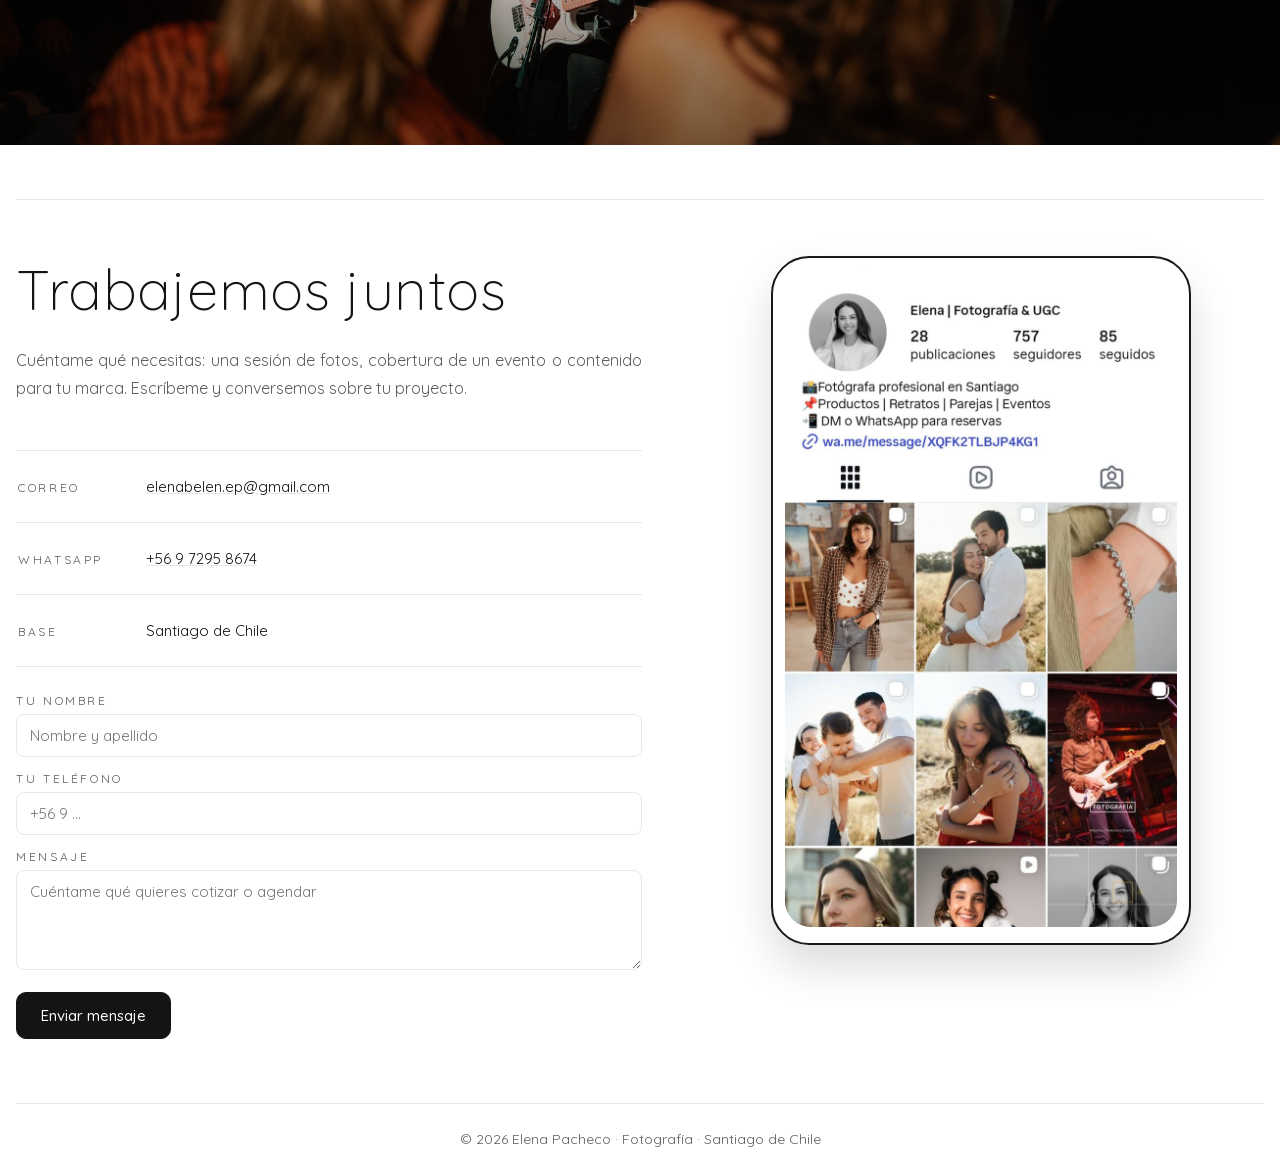
==== commit 02fdd9b2: "Add files via upload" ====
--- a/index.html
+++ b/index.html
@@ -18,8 +18,6 @@
     </nav>
     <div class="sociales">
         <a href="https://www.instagram.com/byele.studio/" target="_blank" rel="noreferrer" aria-label="Instagram de Elena (@byele.studio)"><svg width="18" height="18" viewBox="0 0 24 24" fill="none" stroke="currentColor" stroke-width="1.6" aria-hidden="true"><rect x="3" y="3" width="18" height="18" rx="5"/><circle cx="12" cy="12" r="4"/><circle cx="17.2" cy="6.8" r="0.9" fill="currentColor" stroke="none"/></svg></a>
-        <a href="https://www.youtube.com/" target="_blank" rel="noreferrer" aria-label="YouTube de Elena"><svg width="19" height="19" viewBox="0 0 24 24" fill="none" stroke="currentColor" stroke-width="1.6" aria-hidden="true"><rect x="2.5" y="5.5" width="19" height="13" rx="4"/><path d="M10.2 9.3v5.4l4.8-2.7z" fill="currentColor" stroke="none"/></svg></a>
-        <a href="https://www.linkedin.com/" target="_blank" rel="noreferrer" aria-label="LinkedIn de Elena"><svg width="18" height="18" viewBox="0 0 24 24" fill="none" stroke="currentColor" stroke-width="1.6" aria-hidden="true"><rect x="3" y="3" width="18" height="18" rx="3"/><path d="M8 10.4V17M8 7.6v.1M12 17v-3.6c0-1.5 1-2.5 2.3-2.5s2.2 1 2.2 2.5V17" stroke-linecap="round"/></svg></a>
     </div>
 </header>
 
--- a/style.css
+++ b/style.css
@@ -386,7 +386,20 @@
     .collage img:nth-child(3) { grid-column: 2; grid-row: 2; }
     .collage img:nth-child(4) { grid-column: 1 / 3; grid-row: 3; height: auto; aspect-ratio: 4 / 5; object-position: 50% 25%; }
     .contacto-label { min-width: 86px; }
-    .contacto-grid { grid-template-columns: 1fr; gap: 40px; }
+    .contacto { border-top: none; padding-top: 10px; }
+    .contacto-grid { display: flex; flex-direction: column; row-gap: 0; }
+    .contacto-izquierda, .contacto-datos { display: contents; }
+    .contacto-instagram { order: 1; margin: 26px 0 40px; }
+    .contacto-titulo { order: 2; }
+    .contacto-intro { order: 3; }
+    .contacto-datos .contacto-fila { order: 4; }
+    .contacto-datos .contacto-fila:first-child { border-top: 1px solid var(--ds-hairline); }
+    .contacto-form { order: 5; margin-top: 26px; }
+    .sobre-mi { display: flex; flex-direction: column; row-gap: 18px; }
+    .sobre-mi-texto { display: contents; }
+    .sobre-mi-texto .seccion-titulo { order: 1; margin-bottom: 0; }
+    .sobre-mi-foto { order: 2; }
+    .sobre-mi-texto p, .sobre-mi-texto h3 { order: 3; }
 }
 
 .galeria-subtitulo {
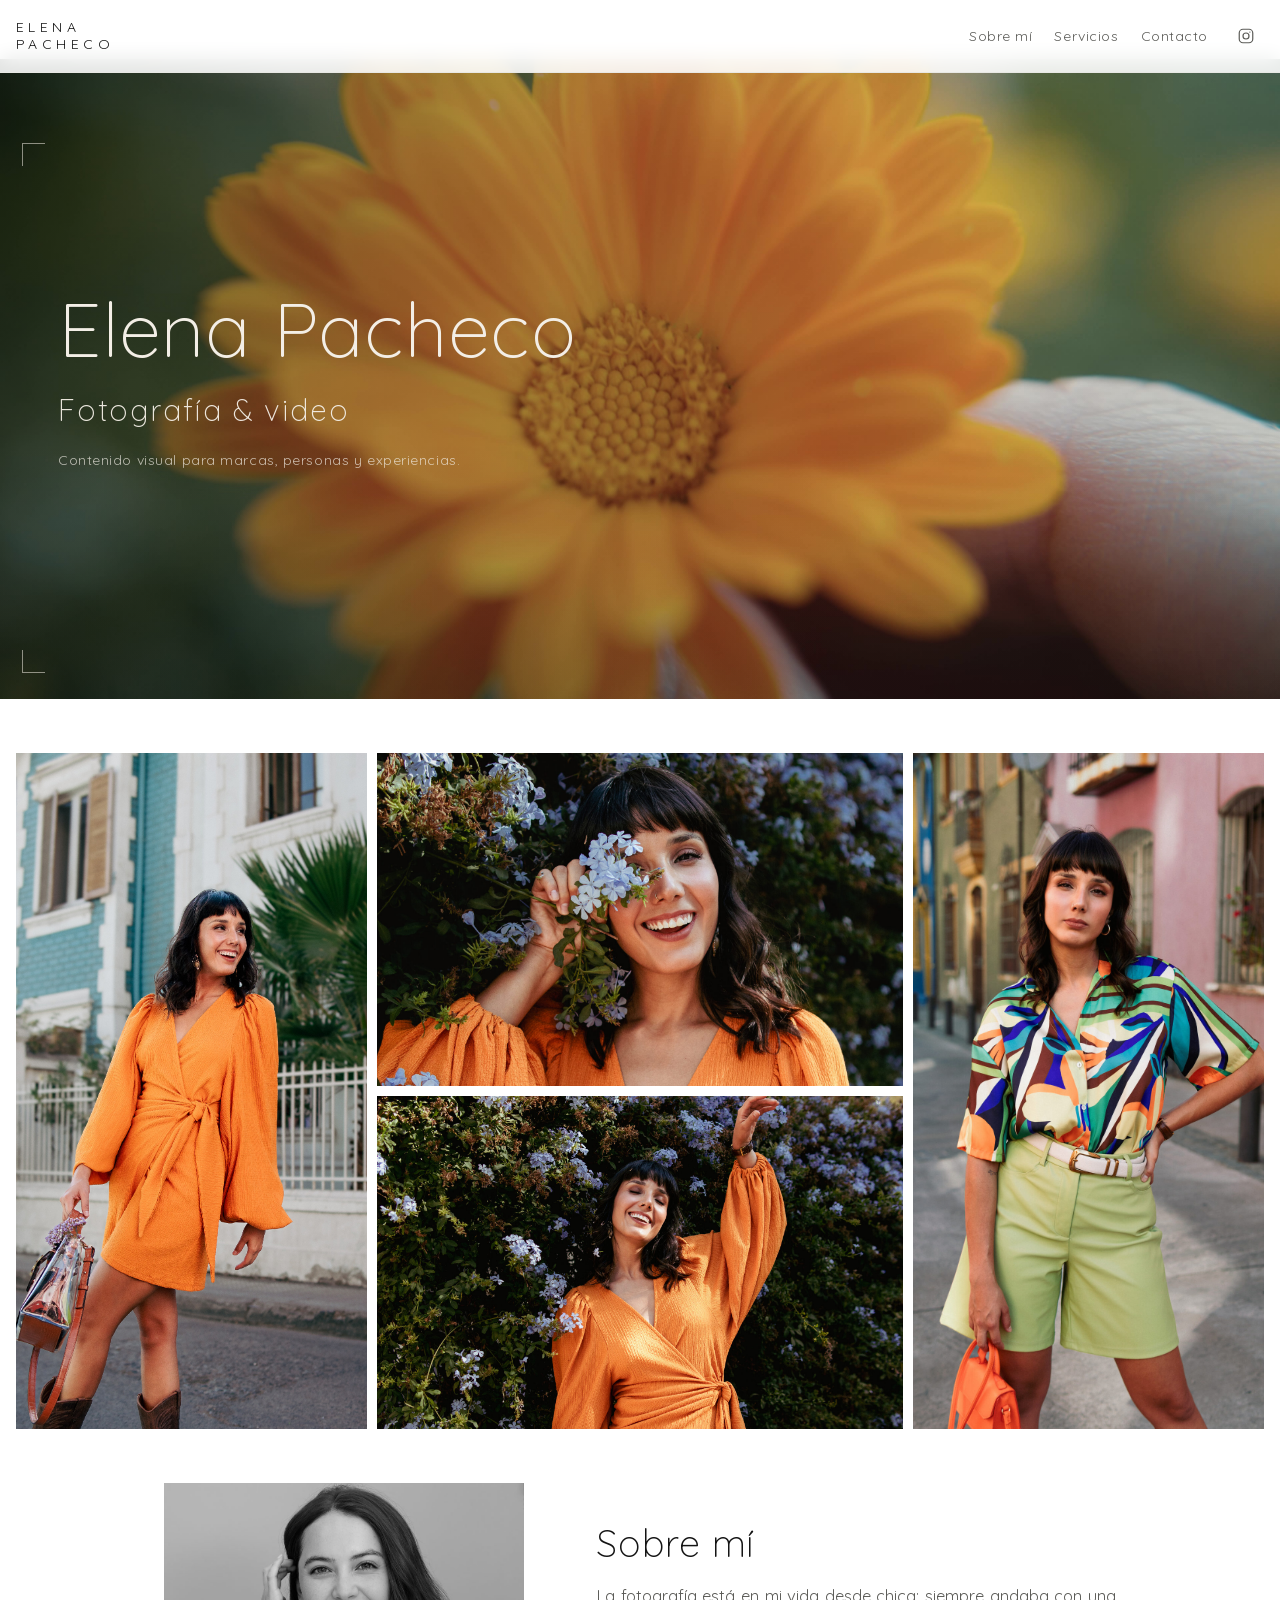
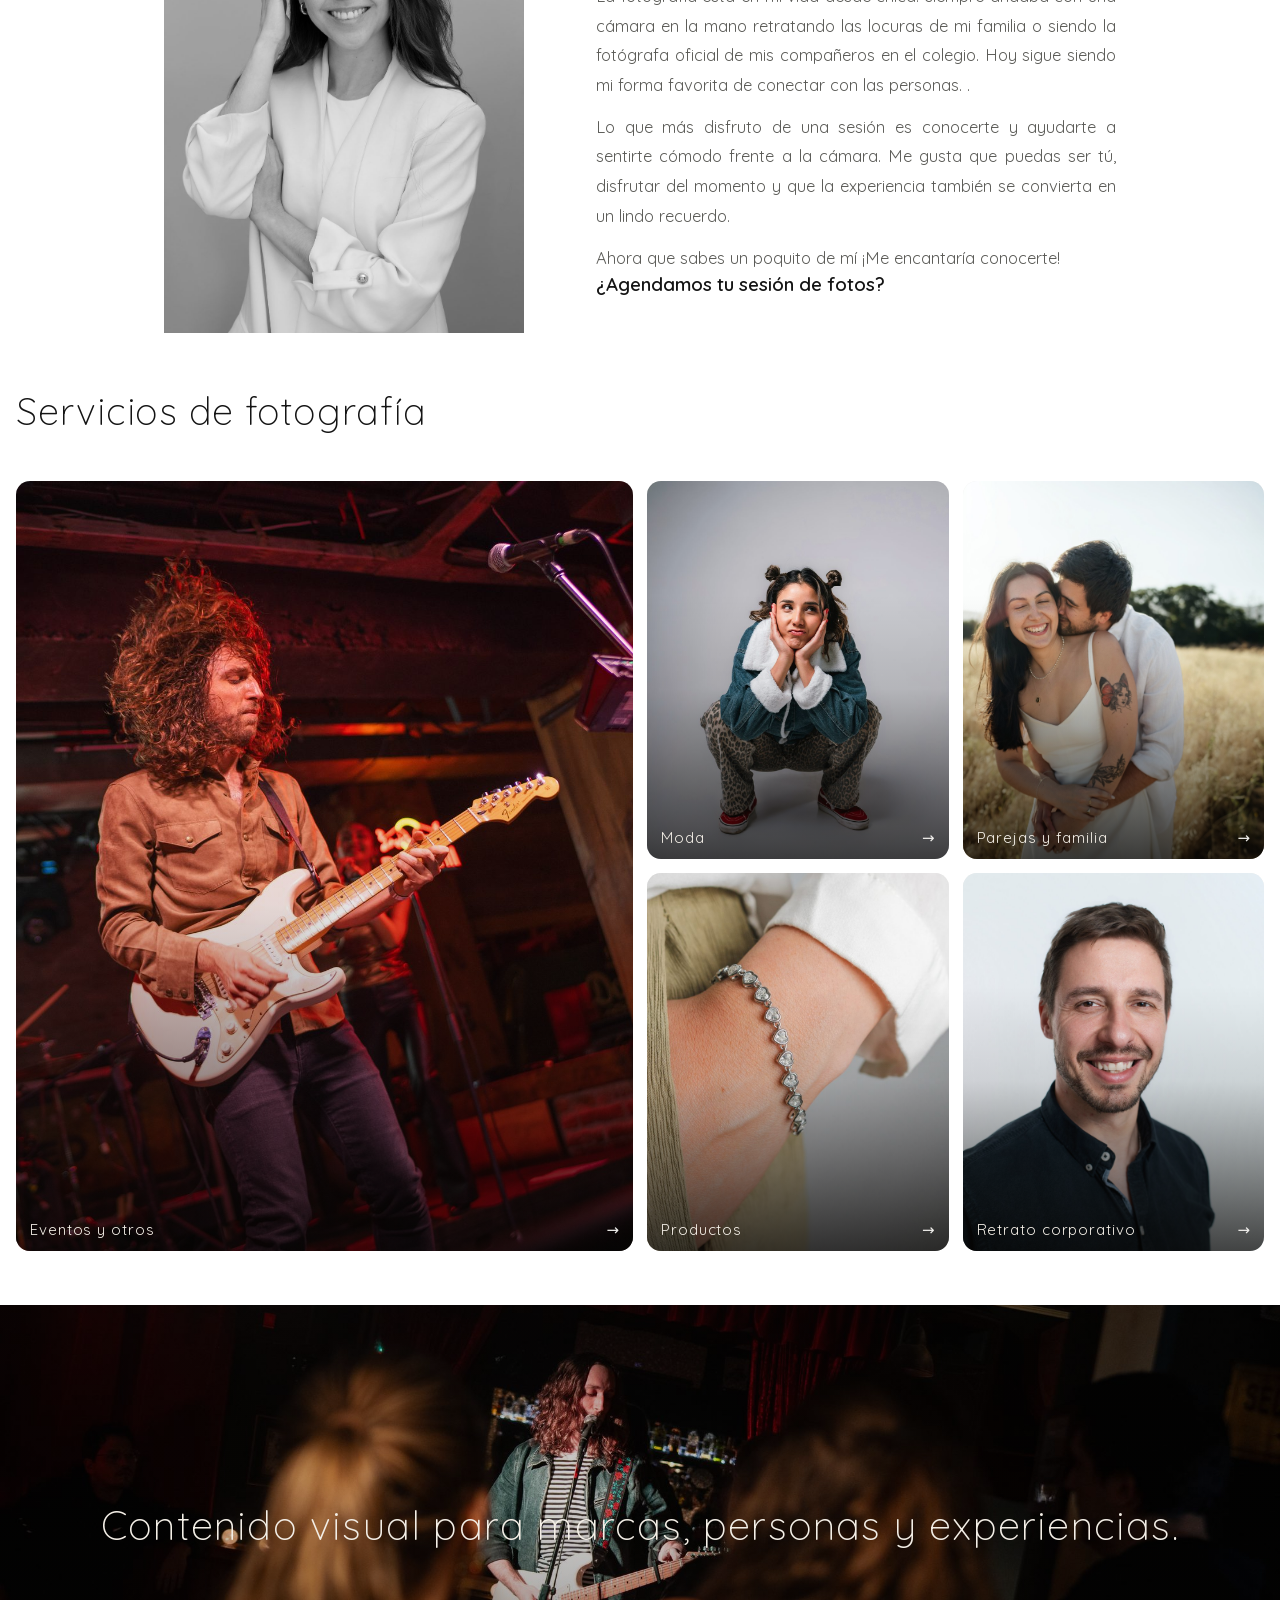
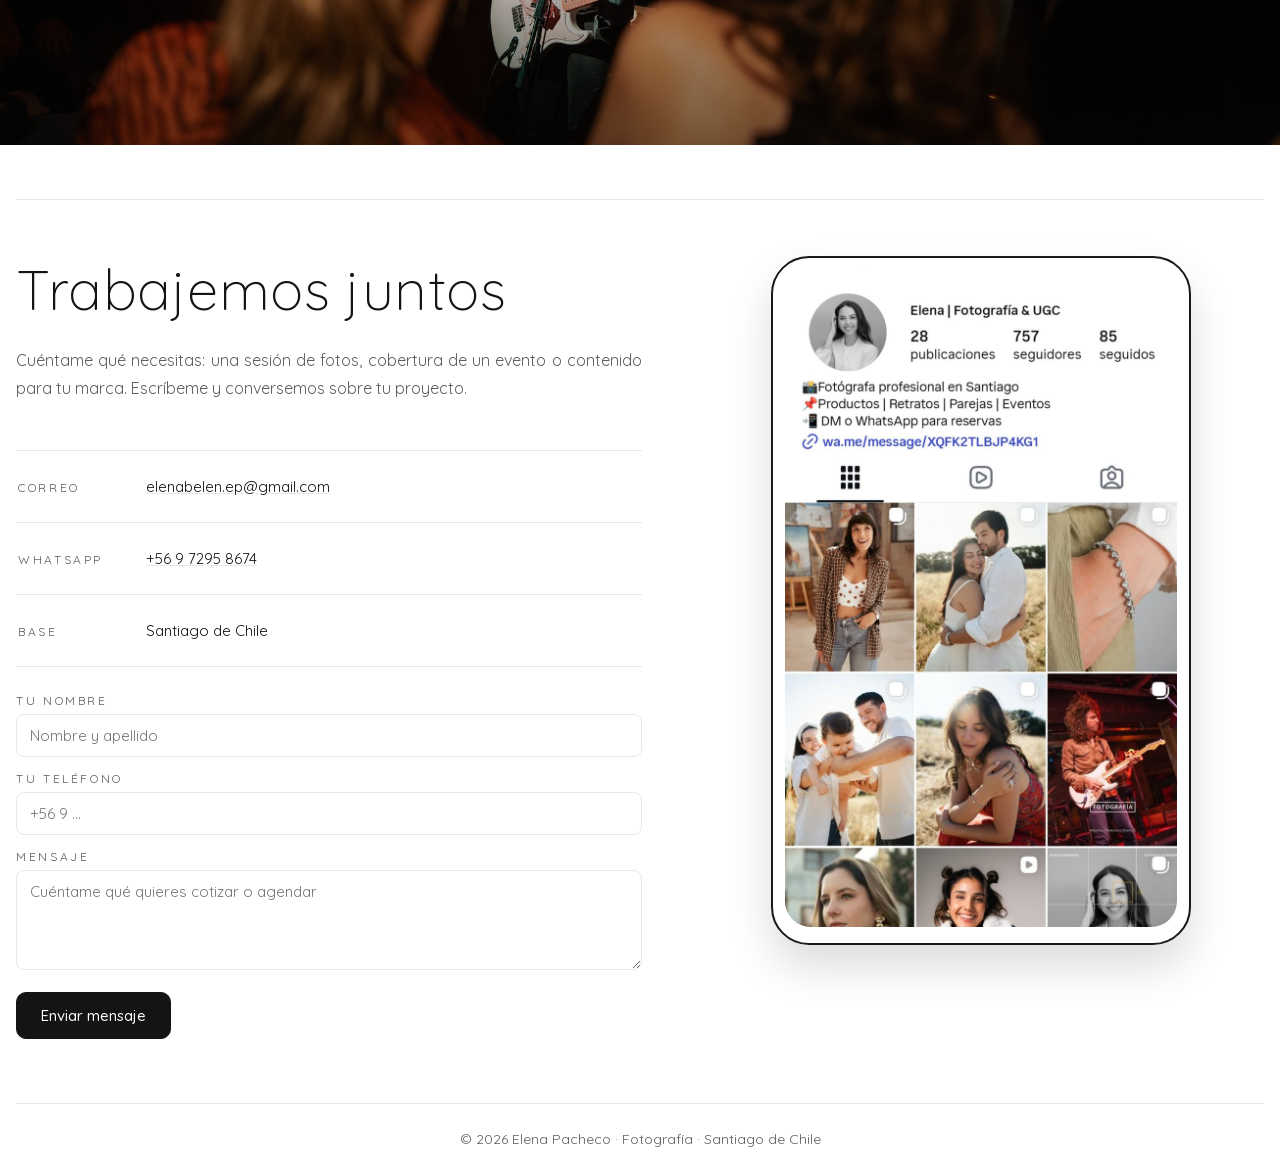
==== commit a3af7adf: "Add files via upload" ====
--- a/index.html
+++ b/index.html
@@ -4,6 +4,9 @@
 <meta charset="utf-8">
 <meta name="viewport" content="width=device-width, initial-scale=1">
 <title>Elena Pacheco - Fotografía & Video</title>
+<link rel="icon" type="image/png" sizes="32x32" href="favicon-32.png">
+<link rel="icon" type="image/png" sizes="16x16" href="favicon-16.png">
+<link rel="apple-touch-icon" href="apple-touch-icon.png">
 <link rel="stylesheet" href="style.css">
 </head>
 <body>
--- a/style.css
+++ b/style.css
@@ -87,8 +87,8 @@
 }
 .hero-degradado {
     position: absolute; inset: 0;
-    background: linear-gradient(100deg, rgba(6, 5, 4, 0.88) 0%, rgba(6, 5, 4, 0.55) 38%, rgba(6, 5, 4, 0.08) 70%),
-                linear-gradient(0deg, rgba(6, 5, 4, 0.55) 0%, rgba(6, 5, 4, 0) 40%);
+    background: linear-gradient(100deg, rgba(6, 5, 4, 0.42) 0%, rgba(6, 5, 4, 0.20) 38%, rgba(6, 5, 4, 0.02) 70%),
+                linear-gradient(0deg, rgba(6, 5, 4, 0.22) 0%, rgba(6, 5, 4, 0) 40%);
 }
 .esquina { position: absolute; width: 22px; height: 22px; border: 1px solid rgba(239, 233, 224, 0.55); }
 .esquina.e1 { left: 22px; top: 84px; border-right: none; border-bottom: none; }
@@ -387,7 +387,7 @@
     .collage img:nth-child(4) { grid-column: 1 / 3; grid-row: 3; height: auto; aspect-ratio: 4 / 5; object-position: 50% 25%; }
     .contacto-label { min-width: 86px; }
     .contacto { border-top: none; padding-top: 10px; }
-    .contacto-grid { display: flex; flex-direction: column; row-gap: 0; }
+    .contacto-grid { display: flex; flex-direction: column; row-gap: 0; align-items: stretch; }
     .contacto-izquierda, .contacto-datos { display: contents; }
     .contacto-instagram { order: 1; margin: 26px 0 40px; }
     .contacto-titulo { order: 2; }
